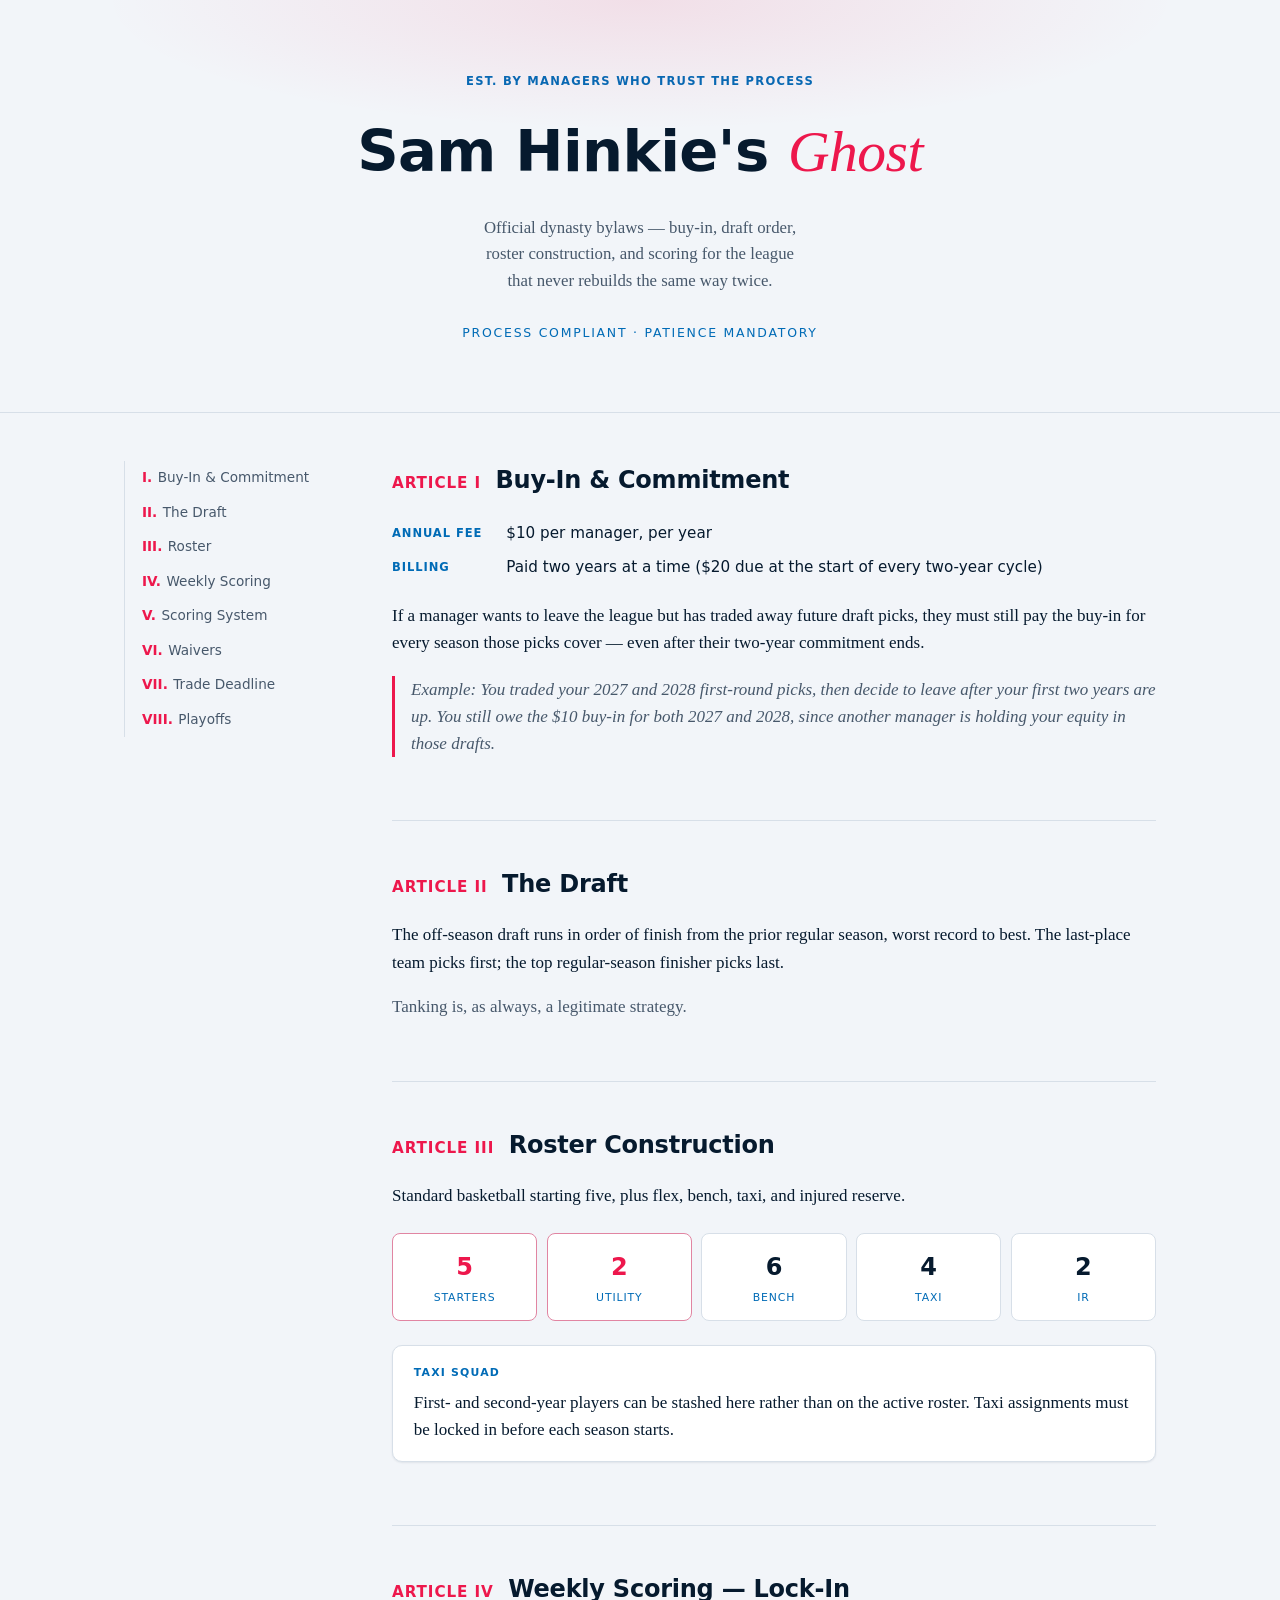
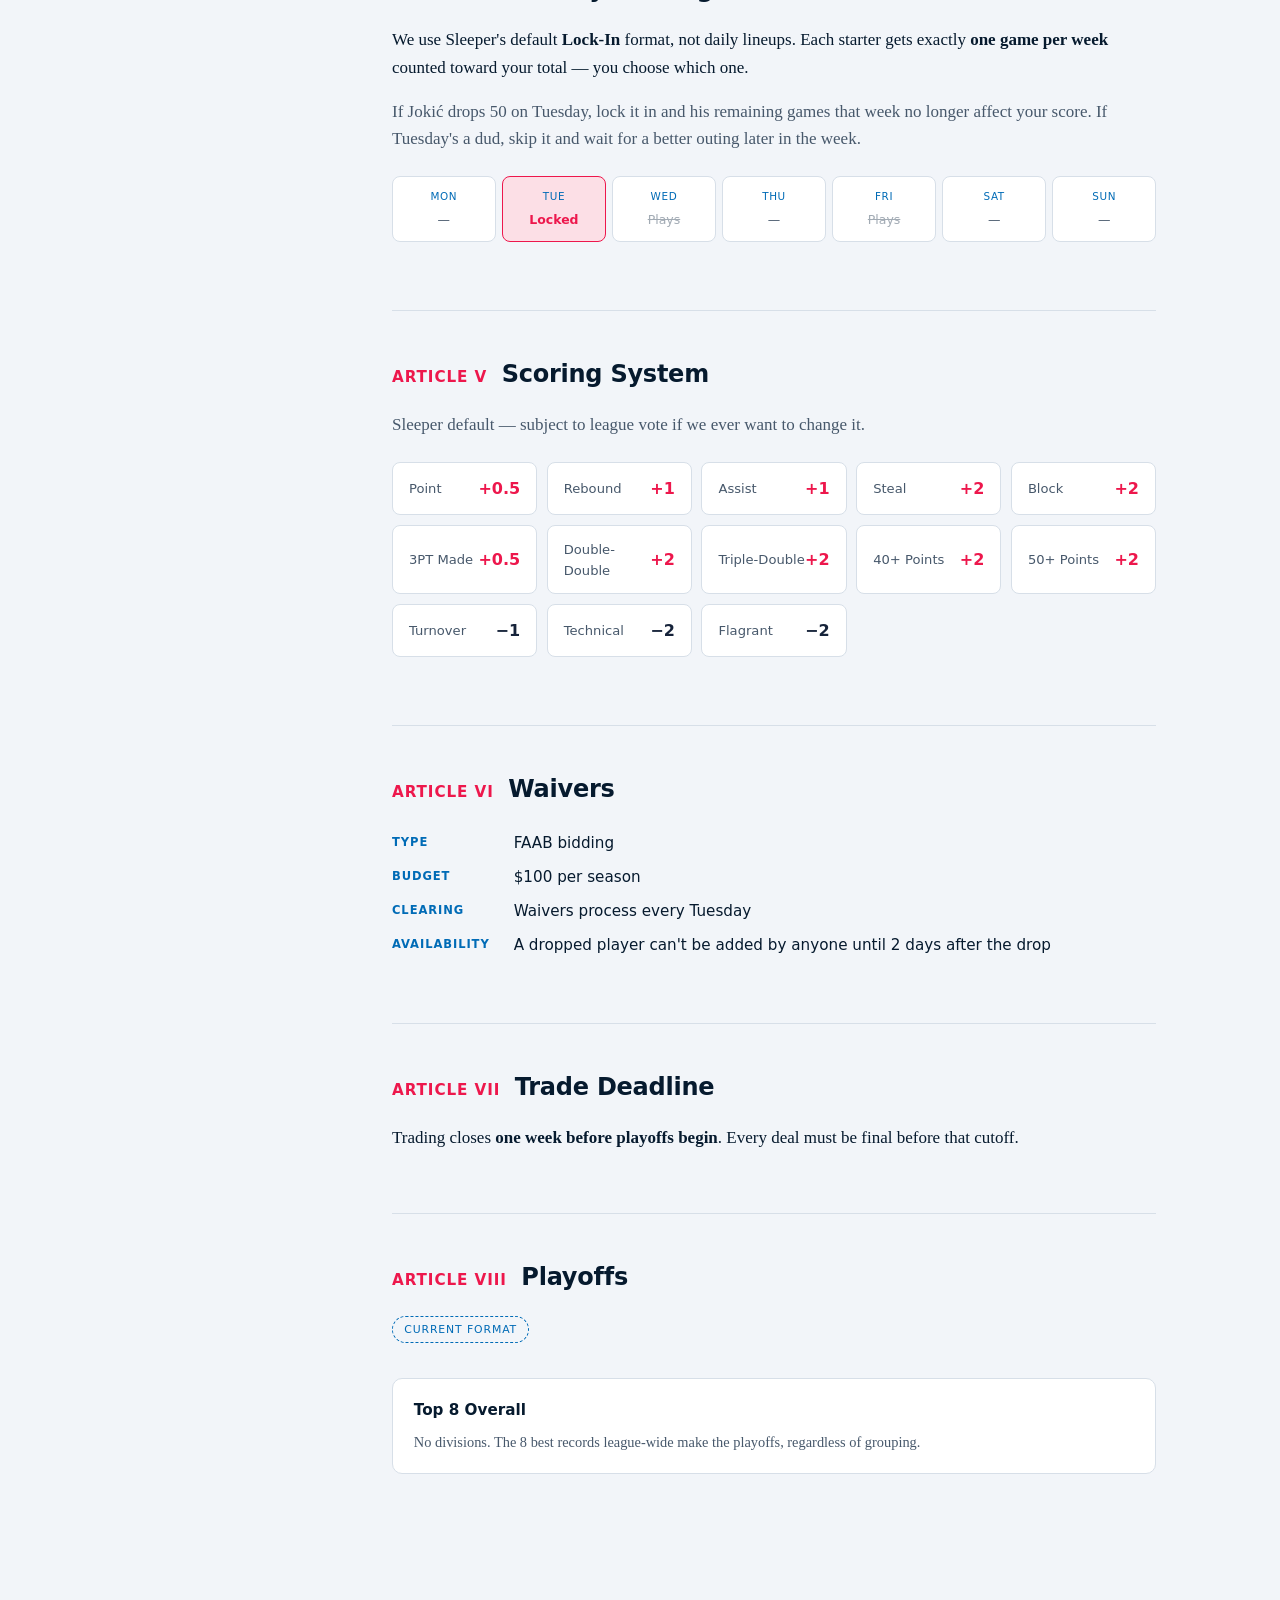
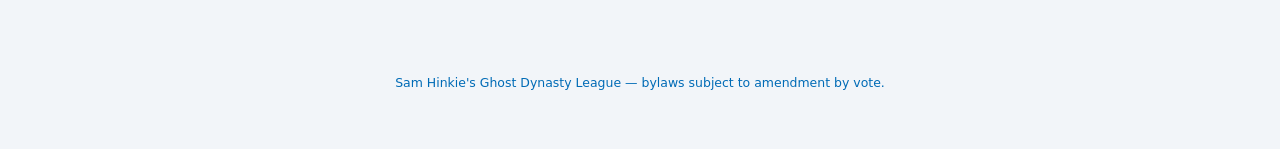
==== index.html @ 04a5f02c "index.html" ====
<!doctype html>
<html lang="en">
  <head>
    <meta charset="UTF-8" />
    <meta name="viewport" content="width=device-width, initial-scale=1.0" />
    <title>Sam Hinkie's Ghost — Dynasty Bylaws</title>
    <style>
      :root {
        --bg: #f2f5f9;
        --bg-raised: #ffffff;
        --ink: #061a2e;
        --ink-soft: #47586b;
        --line: #d7dfe8;
        --accent: #ed174c;
        --accent-ink: #ffffff;
        --ghost: #006bb6;
        --ghost-soft: #e8f1fa;
        --neg: #16233a;
        --shadow: rgba(6, 26, 46, 0.08);
      }

      @media (prefers-color-scheme: dark) {
        :root {
          --bg: #0a1929;
          --bg-raised: #10233a;
          --ink: #eaf1f8;
          --ink-soft: #94a9c0;
          --line: #253850;
          --accent: #ff3d68;
          --accent-ink: #0a1929;
          --ghost: #4da8e0;
          --ghost-soft: #16283d;
          --neg: #6e85a6;
          --shadow: rgba(0, 0, 0, 0.4);
        }
      }
      :root[data-theme="dark"] {
        --bg: #0a1929;
        --bg-raised: #10233a;
        --ink: #eaf1f8;
        --ink-soft: #94a9c0;
        --line: #253850;
        --accent: #ff3d68;
        --accent-ink: #0a1929;
        --ghost: #4da8e0;
        --ghost-soft: #16283d;
        --neg: #6e85a6;
        --shadow: rgba(0, 0, 0, 0.4);
      }
      :root[data-theme="light"] {
        --bg: #f2f5f9;
        --bg-raised: #ffffff;
        --ink: #061a2e;
        --ink-soft: #47586b;
        --line: #d7dfe8;
        --accent: #ed174c;
        --accent-ink: #ffffff;
        --ghost: #006bb6;
        --ghost-soft: #e8f1fa;
        --neg: #16233a;
        --shadow: rgba(6, 26, 46, 0.08);
      }

      * {
        box-sizing: border-box;
      }

      html {
        scroll-behavior: smooth;
      }

      body {
        margin: 0;
        background: var(--bg);
        color: var(--ink);
        font-family:
          "Iowan Old Style", "Palatino Linotype", Palatino, Georgia,
          "Times New Roman", serif;
        font-size: 17px;
        line-height: 1.6;
        -webkit-font-smoothing: antialiased;
      }

      .label {
        font-family:
          ui-sans-serif,
          system-ui,
          -apple-system,
          "Segoe UI",
          sans-serif;
        text-transform: uppercase;
        letter-spacing: 0.11em;
        font-weight: 700;
      }

      a {
        color: inherit;
      }
      a:focus-visible,
      button:focus-visible,
      summary:focus-visible {
        outline: 2px solid var(--accent);
        outline-offset: 3px;
      }

      /* ---------- Header ---------- */

      header.hero {
        padding: 4.5rem 1.5rem 3.5rem;
        text-align: center;
        border-bottom: 1px solid var(--line);
        position: relative;
        overflow: hidden;
      }

      header.hero::before {
        content: "";
        position: absolute;
        inset: 0;
        background: radial-gradient(
          ellipse 60% 45% at 50% 0%,
          color-mix(in srgb, var(--accent) 10%, transparent),
          transparent 70%
        );
        pointer-events: none;
      }

      .eyebrow {
        font-size: 0.72rem;
        color: var(--ghost);
        margin: 0 0 1rem;
      }

      h1.title {
        font-family:
          ui-sans-serif,
          system-ui,
          -apple-system,
          "Segoe UI",
          sans-serif;
        font-weight: 800;
        font-size: clamp(2.2rem, 6vw, 3.6rem);
        letter-spacing: -0.01em;
        margin: 0;
        text-wrap: balance;
        position: relative;
      }

      .title .ghost-word {
        color: var(--accent);
        font-style: italic;
        font-family: "Iowan Old Style", Palatino, Georgia, serif;
        font-weight: 400;
      }

      .subtitle {
        margin: 1rem auto 0;
        max-width: 40ch;
        color: var(--ink-soft);
        font-size: 1.05rem;
      }

      .tagline {
        margin-top: 1.75rem;
        font-family: ui-sans-serif, system-ui, sans-serif;
        font-size: 0.78rem;
        letter-spacing: 0.14em;
        text-transform: uppercase;
        color: var(--ghost);
      }

      /* ---------- Layout ---------- */

      .layout {
        max-width: 1080px;
        margin: 0 auto;
        display: grid;
        grid-template-columns: 220px minmax(0, 1fr);
        gap: 3rem;
        padding: 3rem 1.5rem 6rem;
      }

      nav.toc {
        position: sticky;
        top: 2rem;
        align-self: start;
        font-family: ui-sans-serif, system-ui, sans-serif;
      }

      nav.toc ol {
        list-style: none;
        margin: 0;
        padding: 0;
        border-left: 1px solid var(--line);
      }

      nav.toc li a {
        display: block;
        padding: 0.4rem 0 0.4rem 1rem;
        margin-left: -1px;
        border-left: 2px solid transparent;
        text-decoration: none;
        font-size: 0.85rem;
        color: var(--ink-soft);
        transition:
          color 0.15s ease,
          border-color 0.15s ease;
      }

      nav.toc li a:hover {
        color: var(--ink);
        border-left-color: var(--ghost);
      }

      nav.toc .roman {
        color: var(--accent);
        font-weight: 700;
        margin-right: 0.4em;
      }

      main {
        min-width: 0;
      }

      article.rule {
        padding: 2.75rem 0;
        border-bottom: 1px solid var(--line);
        scroll-margin-top: 2rem;
      }

      article.rule:first-of-type {
        padding-top: 0;
      }
      article.rule:last-of-type {
        border-bottom: none;
      }

      .rule-head {
        display: flex;
        align-items: baseline;
        gap: 0.9rem;
        margin-bottom: 1.1rem;
      }

      .rule-num {
        font-family: ui-sans-serif, system-ui, sans-serif;
        font-weight: 800;
        color: var(--accent);
        font-size: 0.95rem;
        letter-spacing: 0.06em;
      }

      h2 {
        font-family:
          ui-sans-serif,
          system-ui,
          -apple-system,
          sans-serif;
        font-weight: 800;
        font-size: 1.5rem;
        margin: 0;
        letter-spacing: -0.01em;
      }

      .rule p {
        color: var(--ink);
      }
      .rule p.soft {
        color: var(--ink-soft);
      }

      .callout {
        background: var(--bg-raised);
        border: 1px solid var(--line);
        border-radius: 10px;
        padding: 1.1rem 1.3rem;
        margin: 1.2rem 0;
        box-shadow: 0 1px 2px var(--shadow);
      }

      .callout .label {
        display: block;
        font-size: 0.68rem;
        color: var(--ghost);
        margin-bottom: 0.5rem;
      }

      .example {
        border-left: 3px solid var(--accent);
        padding-left: 1rem;
        color: var(--ink-soft);
        font-style: italic;
        margin: 1.2rem 0;
      }

      /* ---------- Fact rows ---------- */

      dl.facts {
        display: grid;
        grid-template-columns: auto 1fr;
        gap: 0.6rem 1.5rem;
        margin: 1.4rem 0;
        padding: 0;
        font-family: ui-sans-serif, system-ui, sans-serif;
        font-size: 0.95rem;
      }

      dl.facts dt {
        color: var(--ghost);
        font-weight: 700;
        text-transform: uppercase;
        letter-spacing: 0.08em;
        font-size: 0.72rem;
        white-space: nowrap;
        padding-top: 0.15rem;
      }

      dl.facts dd {
        margin: 0;
        color: var(--ink);
      }

      /* ---------- Roster grid ---------- */

      .roster {
        display: grid;
        grid-template-columns: repeat(auto-fit, minmax(90px, 1fr));
        gap: 0.6rem;
        margin: 1.5rem 0;
      }

      .slot {
        background: var(--bg-raised);
        border: 1px solid var(--line);
        border-radius: 8px;
        padding: 0.85rem 0.6rem;
        text-align: center;
        font-family: ui-sans-serif, system-ui, sans-serif;
      }

      .slot .count {
        display: block;
        font-size: 1.5rem;
        font-weight: 800;
        font-variant-numeric: tabular-nums;
        color: var(--ink);
      }

      .slot .name {
        display: block;
        font-size: 0.68rem;
        text-transform: uppercase;
        letter-spacing: 0.08em;
        color: var(--ghost);
        margin-top: 0.2rem;
      }

      .slot.accent {
        border-color: color-mix(in srgb, var(--accent) 45%, var(--line));
      }
      .slot.accent .count {
        color: var(--accent);
      }

      /* ---------- Lock-in diagram ---------- */

      .week-strip {
        display: flex;
        gap: 0.4rem;
        margin: 1.5rem 0;
        font-family: ui-sans-serif, system-ui, sans-serif;
      }

      .day {
        flex: 1;
        text-align: center;
        padding: 0.7rem 0.2rem;
        border-radius: 8px;
        border: 1px solid var(--line);
        background: var(--bg-raised);
      }

      .day .d {
        display: block;
        font-size: 0.65rem;
        text-transform: uppercase;
        letter-spacing: 0.06em;
        color: var(--ghost);
      }

      .day .g {
        display: block;
        font-size: 0.78rem;
        margin-top: 0.3rem;
        color: var(--ink-soft);
      }

      .day.locked {
        background: color-mix(in srgb, var(--accent) 14%, var(--bg-raised));
        border-color: var(--accent);
      }

      .day.locked .g {
        color: var(--accent);
        font-weight: 700;
      }

      .day.skip .g {
        text-decoration: line-through;
        opacity: 0.5;
      }

      /* ---------- Scoring grid ---------- */

      .scoring {
        display: grid;
        grid-template-columns: repeat(auto-fill, minmax(140px, 1fr));
        gap: 0.6rem;
        margin: 1.5rem 0;
      }

      .stat {
        background: var(--bg-raised);
        border: 1px solid var(--line);
        border-radius: 8px;
        padding: 0.8rem 1rem;
        display: flex;
        justify-content: space-between;
        align-items: center;
        font-family: ui-sans-serif, system-ui, sans-serif;
      }

      .stat .name {
        font-size: 0.82rem;
        color: var(--ink-soft);
      }

      .stat .val {
        font-weight: 800;
        font-variant-numeric: tabular-nums;
        font-size: 1rem;
        color: var(--ink);
      }

      .stat.pos .val {
        color: var(--accent);
      }
      .stat.neg .val {
        color: var(--neg);
      }

      /* ---------- Playoff format cards ---------- */

      .decision-flag {
        display: inline-flex;
        align-items: center;
        gap: 0.4rem;
        font-family: ui-sans-serif, system-ui, sans-serif;
        font-size: 0.68rem;
        text-transform: uppercase;
        letter-spacing: 0.08em;
        color: var(--ghost);
        border: 1px dashed var(--ghost);
        border-radius: 999px;
        padding: 0.25rem 0.7rem;
        margin-bottom: 1rem;
      }

      .formats {
        display: grid;
        grid-template-columns: repeat(auto-fit, minmax(230px, 1fr));
        gap: 1rem;
        margin: 1.2rem 0;
      }

      .format-card {
        background: var(--bg-raised);
        border: 1px solid var(--line);
        border-radius: 10px;
        padding: 1.2rem 1.3rem;
      }

      .format-card h3 {
        font-family: ui-sans-serif, system-ui, sans-serif;
        font-size: 0.95rem;
        margin: 0 0 0.5rem;
      }

      .format-card p {
        margin: 0;
        font-size: 0.9rem;
        color: var(--ink-soft);
      }

      /* ---------- Footer ---------- */

      footer {
        text-align: center;
        padding: 2.5rem 1.5rem 3.5rem;
        font-family: ui-sans-serif, system-ui, sans-serif;
        font-size: 0.78rem;
        color: var(--ghost);
      }

      /* ---------- Responsive ---------- */

      @media (max-width: 860px) {
        .layout {
          grid-template-columns: 1fr;
          gap: 1.5rem;
        }
        nav.toc {
          position: static;
          overflow-x: auto;
          padding-bottom: 0.5rem;
        }
        nav.toc ol {
          display: flex;
          border-left: none;
          border-bottom: 1px solid var(--line);
          gap: 0.25rem;
          white-space: nowrap;
        }
        nav.toc li a {
          border-left: none;
          border-bottom: 2px solid transparent;
          padding: 0.4rem 0.7rem;
        }
        nav.toc li a:hover {
          border-bottom-color: var(--ghost);
        }
        dl.facts {
          grid-template-columns: 1fr;
        }
        dl.facts dt {
          margin-top: 0.4rem;
        }
      }

      @media (prefers-reduced-motion: reduce) {
        html {
          scroll-behavior: auto;
        }
      }
    </style>
  </head>
  <body>
    <header class="hero">
      <p class="eyebrow label">Est. by managers who trust the process</p>
      <h1 class="title">Sam Hinkie's <span class="ghost-word">Ghost</span></h1>
      <p class="subtitle">
        Official dynasty bylaws — buy-in, draft order, roster construction, and
        scoring for the league that never rebuilds the same way twice.
      </p>
      <p class="tagline">Process compliant · patience mandatory</p>
    </header>

    <div class="layout">
      <nav class="toc" aria-label="Table of contents">
        <ol>
          <li>
            <a href="#buyin"
              ><span class="roman">I.</span>Buy-In &amp; Commitment</a
            >
          </li>
          <li>
            <a href="#draft"><span class="roman">II.</span>The Draft</a>
          </li>
          <li>
            <a href="#roster"><span class="roman">III.</span>Roster</a>
          </li>
          <li>
            <a href="#lockin"><span class="roman">IV.</span>Weekly Scoring</a>
          </li>
          <li>
            <a href="#points"><span class="roman">V.</span>Scoring System</a>
          </li>
          <li>
            <a href="#waivers"><span class="roman">VI.</span>Waivers</a>
          </li>
          <li>
            <a href="#deadline"
              ><span class="roman">VII.</span>Trade Deadline</a
            >
          </li>
          <li>
            <a href="#playoffs"><span class="roman">VIII.</span>Playoffs</a>
          </li>
        </ol>
      </nav>

      <main>
        <article class="rule" id="buyin">
          <div class="rule-head">
            <span class="rule-num">ARTICLE I</span>
            <h2>Buy-In &amp; Commitment</h2>
          </div>

          <dl class="facts">
            <dt>Annual Fee</dt>
            <dd>$10 per manager, per year</dd>
            <dt>Billing</dt>
            <dd>
              Paid two years at a time ($20 due at the start of every two-year
              cycle)
            </dd>
          </dl>

          <p>
            If a manager wants to leave the league but has traded away future
            draft picks, they must still pay the buy-in for every season those
            picks cover — even after their two-year commitment ends.
          </p>

          <div class="example">
            Example: You traded your 2027 and 2028 first-round picks, then
            decide to leave after your first two years are up. You still owe the
            $10 buy-in for both 2027 and 2028, since another manager is holding
            your equity in those drafts.
          </div>
        </article>

        <article class="rule" id="draft">
          <div class="rule-head">
            <span class="rule-num">ARTICLE II</span>
            <h2>The Draft</h2>
          </div>
          <p>
            The off-season draft runs in order of finish from the prior regular
            season, worst record to best. The last-place team picks first; the
            top regular-season finisher picks last.
          </p>
          <p class="soft">Tanking is, as always, a legitimate strategy.</p>
        </article>

        <article class="rule" id="roster">
          <div class="rule-head">
            <span class="rule-num">ARTICLE III</span>
            <h2>Roster Construction</h2>
          </div>
          <p>
            Standard basketball starting five, plus flex, bench, taxi, and
            injured reserve.
          </p>

          <div class="roster">
            <div class="slot accent">
              <span class="count">5</span><span class="name">Starters</span>
            </div>
            <div class="slot accent">
              <span class="count">2</span><span class="name">Utility</span>
            </div>
            <div class="slot">
              <span class="count">6</span><span class="name">Bench</span>
            </div>
            <div class="slot">
              <span class="count">4</span><span class="name">Taxi</span>
            </div>
            <div class="slot">
              <span class="count">2</span><span class="name">IR</span>
            </div>
          </div>

          <div class="callout">
            <span class="label">Taxi squad</span>
            First- and second-year players can be stashed here rather than on
            the active roster. Taxi assignments must be locked in before each
            season starts.
          </div>
        </article>

        <article class="rule" id="lockin">
          <div class="rule-head">
            <span class="rule-num">ARTICLE IV</span>
            <h2>Weekly Scoring — Lock-In</h2>
          </div>
          <p>
            We use Sleeper's default <strong>Lock-In</strong> format, not daily
            lineups. Each starter gets exactly
            <strong>one game per week</strong> counted toward your total — you
            choose which one.
          </p>

          <p class="soft">
            If Jokić drops 50 on Tuesday, lock it in and his remaining games
            that week no longer affect your score. If Tuesday's a dud, skip it
            and wait for a better outing later in the week.
          </p>

          <div class="week-strip">
            <div class="day">
              <span class="d">Mon</span><span class="g">—</span>
            </div>
            <div class="day locked">
              <span class="d">Tue</span><span class="g">Locked</span>
            </div>
            <div class="day skip">
              <span class="d">Wed</span><span class="g">Plays</span>
            </div>
            <div class="day">
              <span class="d">Thu</span><span class="g">—</span>
            </div>
            <div class="day skip">
              <span class="d">Fri</span><span class="g">Plays</span>
            </div>
            <div class="day">
              <span class="d">Sat</span><span class="g">—</span>
            </div>
            <div class="day">
              <span class="d">Sun</span><span class="g">—</span>
            </div>
          </div>
        </article>

        <article class="rule" id="points">
          <div class="rule-head">
            <span class="rule-num">ARTICLE V</span>
            <h2>Scoring System</h2>
          </div>
          <p class="soft">
            Sleeper default — subject to league vote if we ever want to change
            it.
          </p>

          <div class="scoring">
            <div class="stat pos">
              <span class="name">Point</span><span class="val">+0.5</span>
            </div>
            <div class="stat pos">
              <span class="name">Rebound</span><span class="val">+1</span>
            </div>
            <div class="stat pos">
              <span class="name">Assist</span><span class="val">+1</span>
            </div>
            <div class="stat pos">
              <span class="name">Steal</span><span class="val">+2</span>
            </div>
            <div class="stat pos">
              <span class="name">Block</span><span class="val">+2</span>
            </div>
            <div class="stat pos">
              <span class="name">3PT Made</span><span class="val">+0.5</span>
            </div>
            <div class="stat pos">
              <span class="name">Double-Double</span><span class="val">+2</span>
            </div>
            <div class="stat pos">
              <span class="name">Triple-Double</span><span class="val">+2</span>
            </div>
            <div class="stat pos">
              <span class="name">40+ Points</span><span class="val">+2</span>
            </div>
            <div class="stat pos">
              <span class="name">50+ Points</span><span class="val">+2</span>
            </div>
            <div class="stat neg">
              <span class="name">Turnover</span><span class="val">−1</span>
            </div>
            <div class="stat neg">
              <span class="name">Technical</span><span class="val">−2</span>
            </div>
            <div class="stat neg">
              <span class="name">Flagrant</span><span class="val">−2</span>
            </div>
          </div>
        </article>

        <article class="rule" id="waivers">
          <div class="rule-head">
            <span class="rule-num">ARTICLE VI</span>
            <h2>Waivers</h2>
          </div>
          <dl class="facts">
            <dt>Type</dt>
            <dd>FAAB bidding</dd>
            <dt>Budget</dt>
            <dd>$100 per season</dd>
            <dt>Clearing</dt>
            <dd>Waivers process every Tuesday</dd>
            <dt>Availability</dt>
            <dd>
              A dropped player can't be added by anyone until 2 days after the
              drop
            </dd>
          </dl>
        </article>

        <article class="rule" id="deadline">
          <div class="rule-head">
            <span class="rule-num">ARTICLE VII</span>
            <h2>Trade Deadline</h2>
          </div>
          <p>
            Trading closes <strong>one week before playoffs begin</strong>.
            Every deal must be final before that cutoff.
          </p>
        </article>

        <article class="rule" id="playoffs">
          <div class="rule-head">
            <span class="rule-num">ARTICLE VIII</span>
            <h2>Playoffs</h2>
          </div>

          <span class="decision-flag">Current Format</span>

          <div class="formats">
            <div class="format-card">
              <h3>Top 8 Overall</h3>
              <p>
                No divisions. The 8 best records league-wide make the playoffs,
                regardless of grouping.
              </p>
            </div>
          </div>
        </article>
      </main>
    </div>

    <footer>
      Sam Hinkie's Ghost Dynasty League — bylaws subject to amendment by vote.
    </footer>
  </body>
</html>
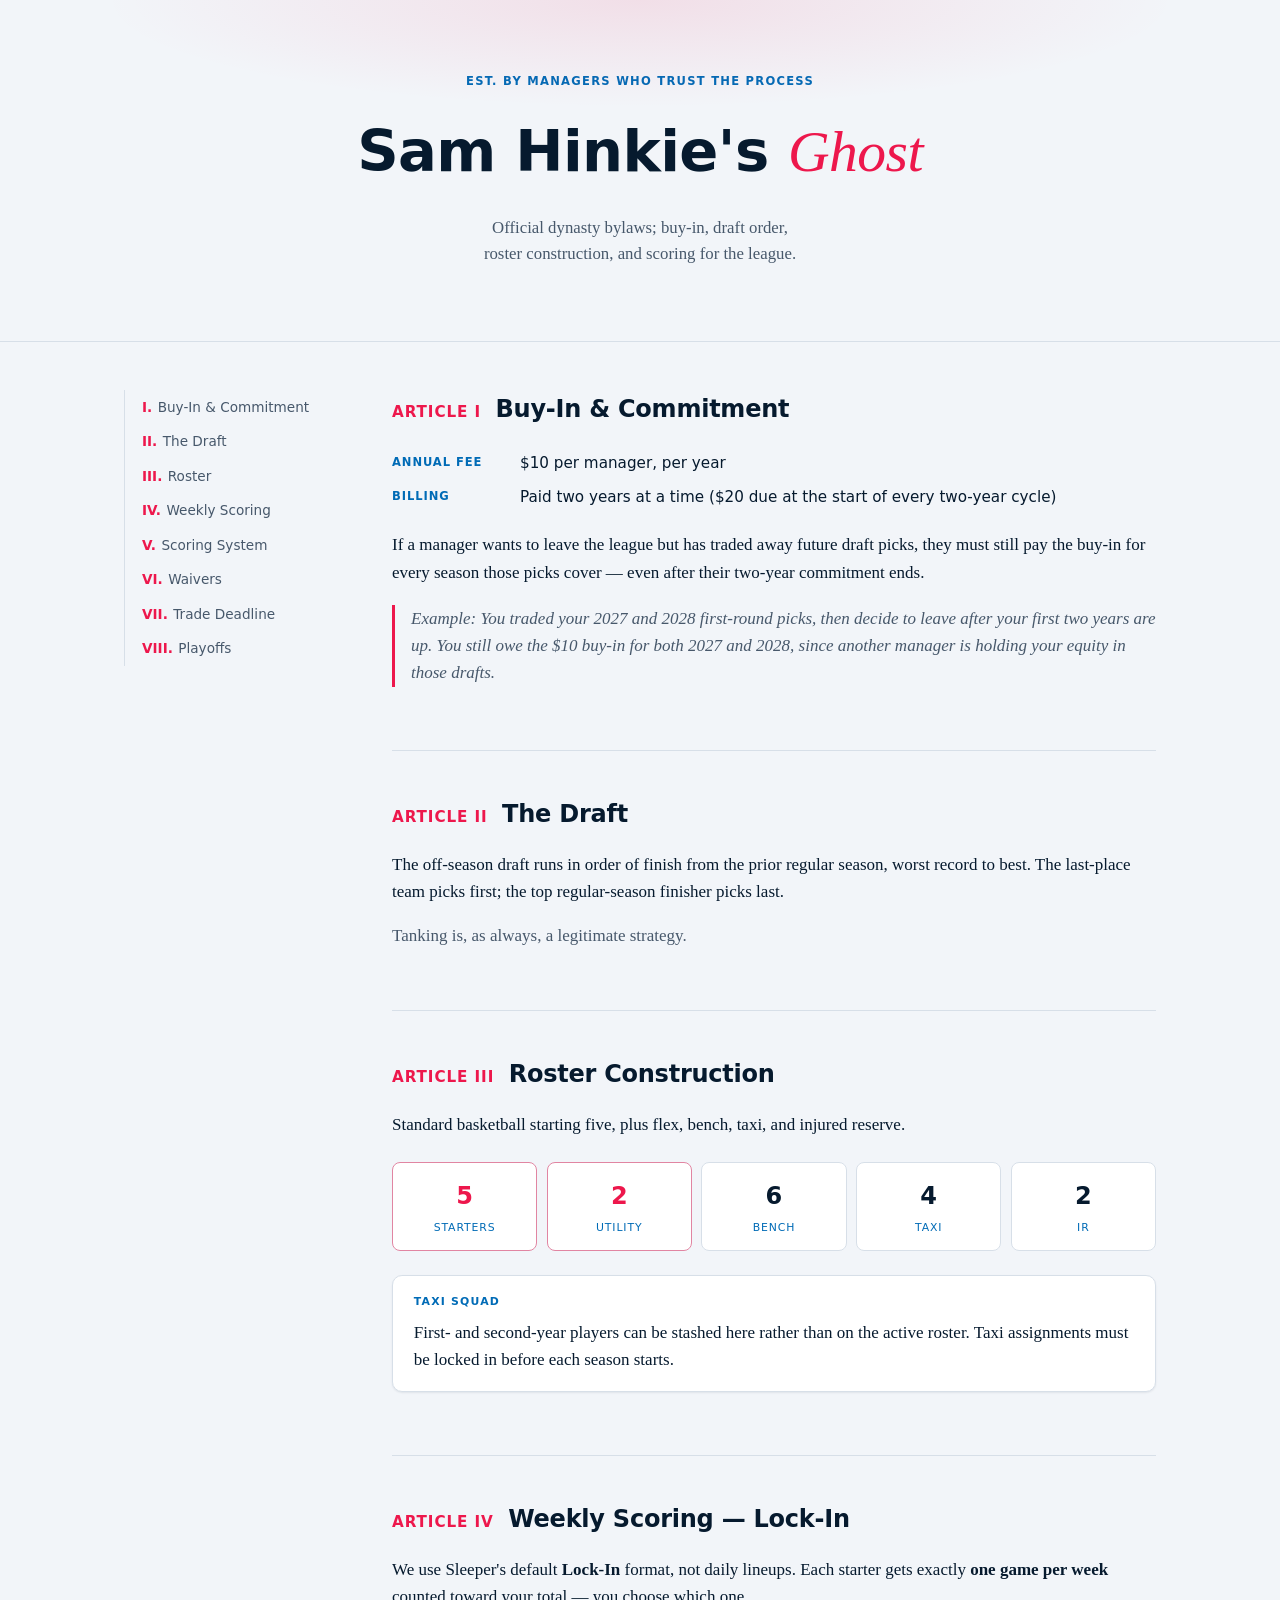
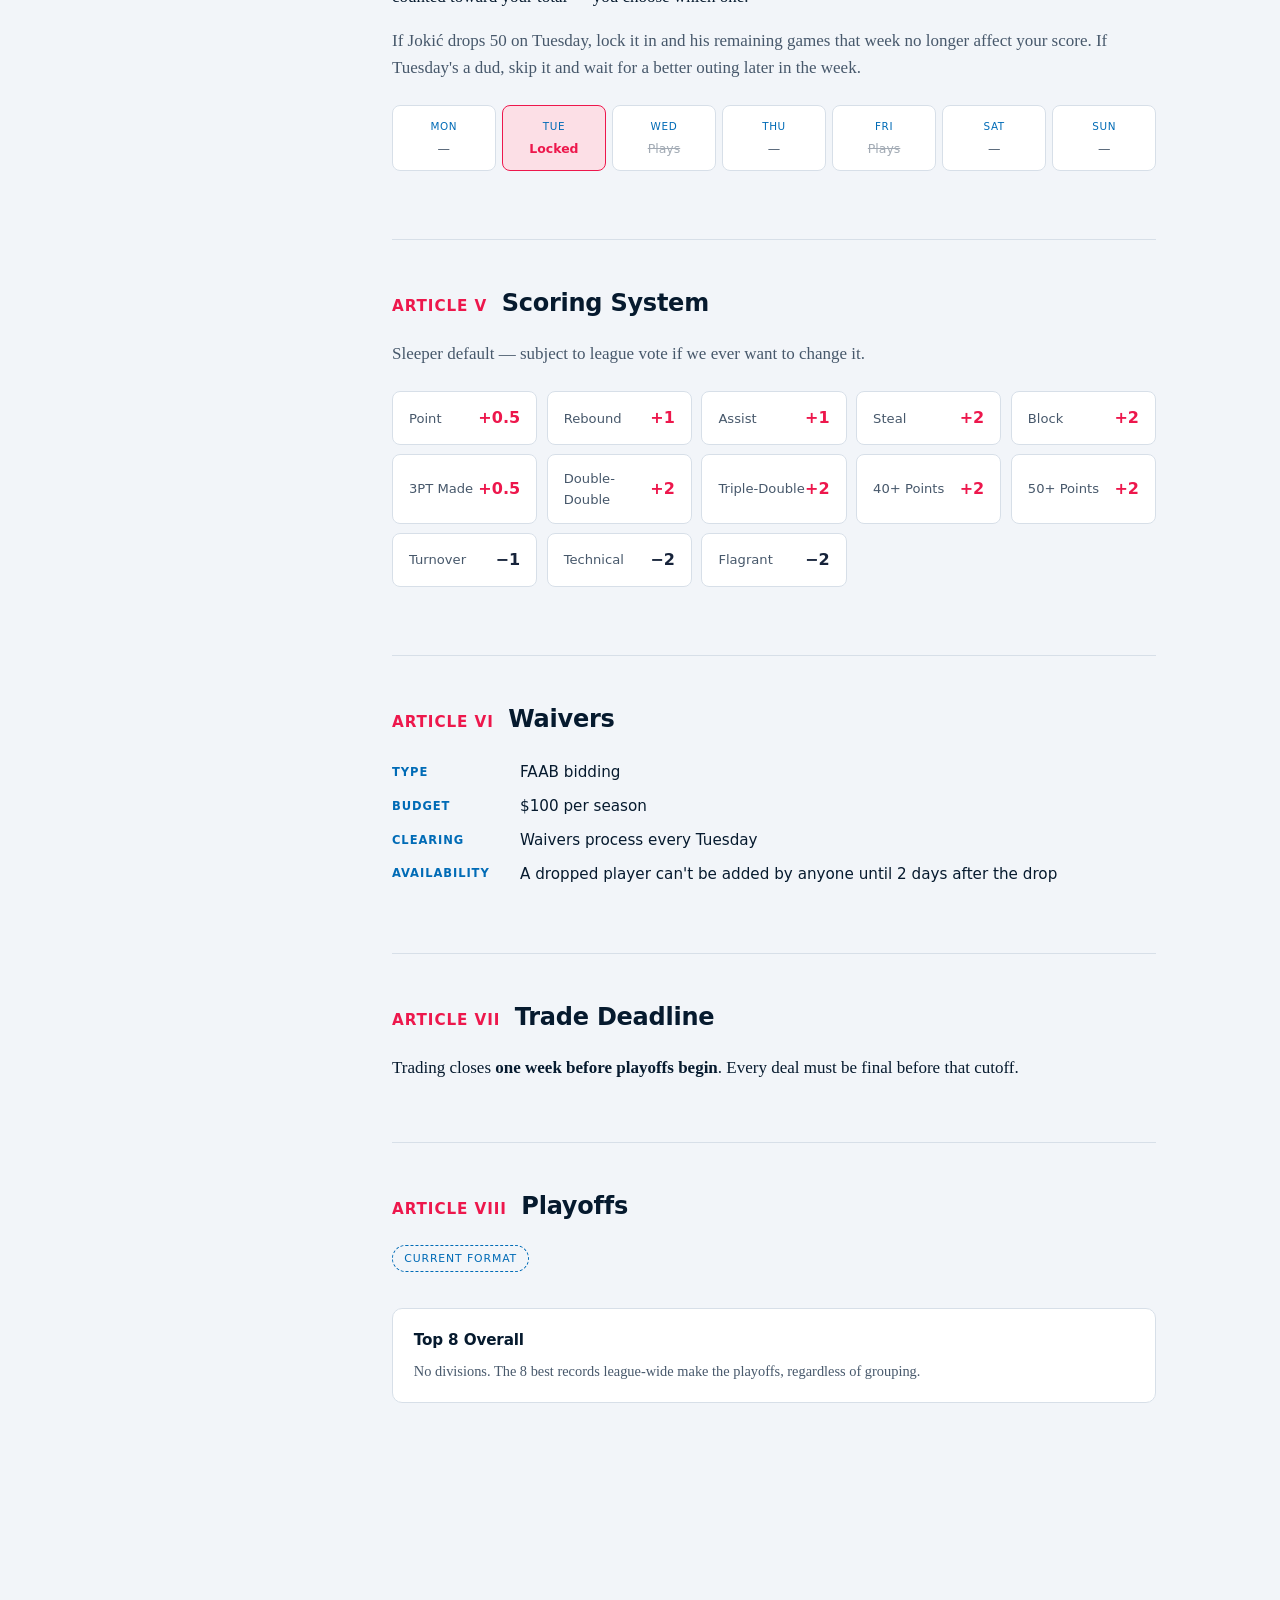
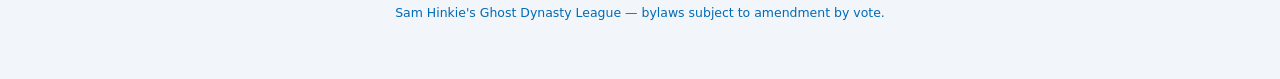
==== commit 1c1c5df9: "updating rules site" ====
--- a/index.html
+++ b/index.html
@@ -3,556 +3,20 @@
   <head>
     <meta charset="UTF-8" />
     <meta name="viewport" content="width=device-width, initial-scale=1.0" />
-    <title>Sam Hinkie's Ghost — Dynasty Bylaws</title>
-    <style>
-      :root {
-        --bg: #f2f5f9;
-        --bg-raised: #ffffff;
-        --ink: #061a2e;
-        --ink-soft: #47586b;
-        --line: #d7dfe8;
-        --accent: #ed174c;
-        --accent-ink: #ffffff;
-        --ghost: #006bb6;
-        --ghost-soft: #e8f1fa;
-        --neg: #16233a;
-        --shadow: rgba(6, 26, 46, 0.08);
-      }
-
-      @media (prefers-color-scheme: dark) {
-        :root {
-          --bg: #0a1929;
-          --bg-raised: #10233a;
-          --ink: #eaf1f8;
-          --ink-soft: #94a9c0;
-          --line: #253850;
-          --accent: #ff3d68;
-          --accent-ink: #0a1929;
-          --ghost: #4da8e0;
-          --ghost-soft: #16283d;
-          --neg: #6e85a6;
-          --shadow: rgba(0, 0, 0, 0.4);
-        }
-      }
-      :root[data-theme="dark"] {
-        --bg: #0a1929;
-        --bg-raised: #10233a;
-        --ink: #eaf1f8;
-        --ink-soft: #94a9c0;
-        --line: #253850;
-        --accent: #ff3d68;
-        --accent-ink: #0a1929;
-        --ghost: #4da8e0;
-        --ghost-soft: #16283d;
-        --neg: #6e85a6;
-        --shadow: rgba(0, 0, 0, 0.4);
-      }
-      :root[data-theme="light"] {
-        --bg: #f2f5f9;
-        --bg-raised: #ffffff;
-        --ink: #061a2e;
-        --ink-soft: #47586b;
-        --line: #d7dfe8;
-        --accent: #ed174c;
-        --accent-ink: #ffffff;
-        --ghost: #006bb6;
-        --ghost-soft: #e8f1fa;
-        --neg: #16233a;
-        --shadow: rgba(6, 26, 46, 0.08);
-      }
-
-      * {
-        box-sizing: border-box;
-      }
-
-      html {
-        scroll-behavior: smooth;
-      }
-
-      body {
-        margin: 0;
-        background: var(--bg);
-        color: var(--ink);
-        font-family:
-          "Iowan Old Style", "Palatino Linotype", Palatino, Georgia,
-          "Times New Roman", serif;
-        font-size: 17px;
-        line-height: 1.6;
-        -webkit-font-smoothing: antialiased;
-      }
-
-      .label {
-        font-family:
-          ui-sans-serif,
-          system-ui,
-          -apple-system,
-          "Segoe UI",
-          sans-serif;
-        text-transform: uppercase;
-        letter-spacing: 0.11em;
-        font-weight: 700;
-      }
-
-      a {
-        color: inherit;
-      }
-      a:focus-visible,
-      button:focus-visible,
-      summary:focus-visible {
-        outline: 2px solid var(--accent);
-        outline-offset: 3px;
-      }
-
-      /* ---------- Header ---------- */
-
-      header.hero {
-        padding: 4.5rem 1.5rem 3.5rem;
-        text-align: center;
-        border-bottom: 1px solid var(--line);
-        position: relative;
-        overflow: hidden;
-      }
-
-      header.hero::before {
-        content: "";
-        position: absolute;
-        inset: 0;
-        background: radial-gradient(
-          ellipse 60% 45% at 50% 0%,
-          color-mix(in srgb, var(--accent) 10%, transparent),
-          transparent 70%
-        );
-        pointer-events: none;
-      }
-
-      .eyebrow {
-        font-size: 0.72rem;
-        color: var(--ghost);
-        margin: 0 0 1rem;
-      }
-
-      h1.title {
-        font-family:
-          ui-sans-serif,
-          system-ui,
-          -apple-system,
-          "Segoe UI",
-          sans-serif;
-        font-weight: 800;
-        font-size: clamp(2.2rem, 6vw, 3.6rem);
-        letter-spacing: -0.01em;
-        margin: 0;
-        text-wrap: balance;
-        position: relative;
-      }
-
-      .title .ghost-word {
-        color: var(--accent);
-        font-style: italic;
-        font-family: "Iowan Old Style", Palatino, Georgia, serif;
-        font-weight: 400;
-      }
-
-      .subtitle {
-        margin: 1rem auto 0;
-        max-width: 40ch;
-        color: var(--ink-soft);
-        font-size: 1.05rem;
-      }
-
-      .tagline {
-        margin-top: 1.75rem;
-        font-family: ui-sans-serif, system-ui, sans-serif;
-        font-size: 0.78rem;
-        letter-spacing: 0.14em;
-        text-transform: uppercase;
-        color: var(--ghost);
-      }
-
-      /* ---------- Layout ---------- */
-
-      .layout {
-        max-width: 1080px;
-        margin: 0 auto;
-        display: grid;
-        grid-template-columns: 220px minmax(0, 1fr);
-        gap: 3rem;
-        padding: 3rem 1.5rem 6rem;
-      }
-
-      nav.toc {
-        position: sticky;
-        top: 2rem;
-        align-self: start;
-        font-family: ui-sans-serif, system-ui, sans-serif;
-      }
-
-      nav.toc ol {
-        list-style: none;
-        margin: 0;
-        padding: 0;
-        border-left: 1px solid var(--line);
-      }
-
-      nav.toc li a {
-        display: block;
-        padding: 0.4rem 0 0.4rem 1rem;
-        margin-left: -1px;
-        border-left: 2px solid transparent;
-        text-decoration: none;
-        font-size: 0.85rem;
-        color: var(--ink-soft);
-        transition:
-          color 0.15s ease,
-          border-color 0.15s ease;
-      }
-
-      nav.toc li a:hover {
-        color: var(--ink);
-        border-left-color: var(--ghost);
-      }
-
-      nav.toc .roman {
-        color: var(--accent);
-        font-weight: 700;
-        margin-right: 0.4em;
-      }
-
-      main {
-        min-width: 0;
-      }
-
-      article.rule {
-        padding: 2.75rem 0;
-        border-bottom: 1px solid var(--line);
-        scroll-margin-top: 2rem;
-      }
-
-      article.rule:first-of-type {
-        padding-top: 0;
-      }
-      article.rule:last-of-type {
-        border-bottom: none;
-      }
-
-      .rule-head {
-        display: flex;
-        align-items: baseline;
-        gap: 0.9rem;
-        margin-bottom: 1.1rem;
-      }
-
-      .rule-num {
-        font-family: ui-sans-serif, system-ui, sans-serif;
-        font-weight: 800;
-        color: var(--accent);
-        font-size: 0.95rem;
-        letter-spacing: 0.06em;
-      }
-
-      h2 {
-        font-family:
-          ui-sans-serif,
-          system-ui,
-          -apple-system,
-          sans-serif;
-        font-weight: 800;
-        font-size: 1.5rem;
-        margin: 0;
-        letter-spacing: -0.01em;
-      }
-
-      .rule p {
-        color: var(--ink);
-      }
-      .rule p.soft {
-        color: var(--ink-soft);
-      }
-
-      .callout {
-        background: var(--bg-raised);
-        border: 1px solid var(--line);
-        border-radius: 10px;
-        padding: 1.1rem 1.3rem;
-        margin: 1.2rem 0;
-        box-shadow: 0 1px 2px var(--shadow);
-      }
-
-      .callout .label {
-        display: block;
-        font-size: 0.68rem;
-        color: var(--ghost);
-        margin-bottom: 0.5rem;
-      }
-
-      .example {
-        border-left: 3px solid var(--accent);
-        padding-left: 1rem;
-        color: var(--ink-soft);
-        font-style: italic;
-        margin: 1.2rem 0;
-      }
-
-      /* ---------- Fact rows ---------- */
-
-      dl.facts {
-        display: grid;
-        grid-template-columns: auto 1fr;
-        gap: 0.6rem 1.5rem;
-        margin: 1.4rem 0;
-        padding: 0;
-        font-family: ui-sans-serif, system-ui, sans-serif;
-        font-size: 0.95rem;
-      }
-
-      dl.facts dt {
-        color: var(--ghost);
-        font-weight: 700;
-        text-transform: uppercase;
-        letter-spacing: 0.08em;
-        font-size: 0.72rem;
-        white-space: nowrap;
-        padding-top: 0.15rem;
-      }
-
-      dl.facts dd {
-        margin: 0;
-        color: var(--ink);
-      }
-
-      /* ---------- Roster grid ---------- */
-
-      .roster {
-        display: grid;
-        grid-template-columns: repeat(auto-fit, minmax(90px, 1fr));
-        gap: 0.6rem;
-        margin: 1.5rem 0;
-      }
-
-      .slot {
-        background: var(--bg-raised);
-        border: 1px solid var(--line);
-        border-radius: 8px;
-        padding: 0.85rem 0.6rem;
-        text-align: center;
-        font-family: ui-sans-serif, system-ui, sans-serif;
-      }
-
-      .slot .count {
-        display: block;
-        font-size: 1.5rem;
-        font-weight: 800;
-        font-variant-numeric: tabular-nums;
-        color: var(--ink);
-      }
-
-      .slot .name {
-        display: block;
-        font-size: 0.68rem;
-        text-transform: uppercase;
-        letter-spacing: 0.08em;
-        color: var(--ghost);
-        margin-top: 0.2rem;
-      }
-
-      .slot.accent {
-        border-color: color-mix(in srgb, var(--accent) 45%, var(--line));
-      }
-      .slot.accent .count {
-        color: var(--accent);
-      }
-
-      /* ---------- Lock-in diagram ---------- */
-
-      .week-strip {
-        display: flex;
-        gap: 0.4rem;
-        margin: 1.5rem 0;
-        font-family: ui-sans-serif, system-ui, sans-serif;
-      }
-
-      .day {
-        flex: 1;
-        text-align: center;
-        padding: 0.7rem 0.2rem;
-        border-radius: 8px;
-        border: 1px solid var(--line);
-        background: var(--bg-raised);
-      }
-
-      .day .d {
-        display: block;
-        font-size: 0.65rem;
-        text-transform: uppercase;
-        letter-spacing: 0.06em;
-        color: var(--ghost);
-      }
-
-      .day .g {
-        display: block;
-        font-size: 0.78rem;
-        margin-top: 0.3rem;
-        color: var(--ink-soft);
-      }
-
-      .day.locked {
-        background: color-mix(in srgb, var(--accent) 14%, var(--bg-raised));
-        border-color: var(--accent);
-      }
-
-      .day.locked .g {
-        color: var(--accent);
-        font-weight: 700;
-      }
-
-      .day.skip .g {
-        text-decoration: line-through;
-        opacity: 0.5;
-      }
-
-      /* ---------- Scoring grid ---------- */
-
-      .scoring {
-        display: grid;
-        grid-template-columns: repeat(auto-fill, minmax(140px, 1fr));
-        gap: 0.6rem;
-        margin: 1.5rem 0;
-      }
-
-      .stat {
-        background: var(--bg-raised);
-        border: 1px solid var(--line);
-        border-radius: 8px;
-        padding: 0.8rem 1rem;
-        display: flex;
-        justify-content: space-between;
-        align-items: center;
-        font-family: ui-sans-serif, system-ui, sans-serif;
-      }
-
-      .stat .name {
-        font-size: 0.82rem;
-        color: var(--ink-soft);
-      }
-
-      .stat .val {
-        font-weight: 800;
-        font-variant-numeric: tabular-nums;
-        font-size: 1rem;
-        color: var(--ink);
-      }
-
-      .stat.pos .val {
-        color: var(--accent);
-      }
-      .stat.neg .val {
-        color: var(--neg);
-      }
-
-      /* ---------- Playoff format cards ---------- */
-
-      .decision-flag {
-        display: inline-flex;
-        align-items: center;
-        gap: 0.4rem;
-        font-family: ui-sans-serif, system-ui, sans-serif;
-        font-size: 0.68rem;
-        text-transform: uppercase;
-        letter-spacing: 0.08em;
-        color: var(--ghost);
-        border: 1px dashed var(--ghost);
-        border-radius: 999px;
-        padding: 0.25rem 0.7rem;
-        margin-bottom: 1rem;
-      }
-
-      .formats {
-        display: grid;
-        grid-template-columns: repeat(auto-fit, minmax(230px, 1fr));
-        gap: 1rem;
-        margin: 1.2rem 0;
-      }
-
-      .format-card {
-        background: var(--bg-raised);
-        border: 1px solid var(--line);
-        border-radius: 10px;
-        padding: 1.2rem 1.3rem;
-      }
-
-      .format-card h3 {
-        font-family: ui-sans-serif, system-ui, sans-serif;
-        font-size: 0.95rem;
-        margin: 0 0 0.5rem;
-      }
-
-      .format-card p {
-        margin: 0;
-        font-size: 0.9rem;
-        color: var(--ink-soft);
-      }
-
-      /* ---------- Footer ---------- */
-
-      footer {
-        text-align: center;
-        padding: 2.5rem 1.5rem 3.5rem;
-        font-family: ui-sans-serif, system-ui, sans-serif;
-        font-size: 0.78rem;
-        color: var(--ghost);
-      }
-
-      /* ---------- Responsive ---------- */
-
-      @media (max-width: 860px) {
-        .layout {
-          grid-template-columns: 1fr;
-          gap: 1.5rem;
-        }
-        nav.toc {
-          position: static;
-          overflow-x: auto;
-          padding-bottom: 0.5rem;
-        }
-        nav.toc ol {
-          display: flex;
-          border-left: none;
-          border-bottom: 1px solid var(--line);
-          gap: 0.25rem;
-          white-space: nowrap;
-        }
-        nav.toc li a {
-          border-left: none;
-          border-bottom: 2px solid transparent;
-          padding: 0.4rem 0.7rem;
-        }
-        nav.toc li a:hover {
-          border-bottom-color: var(--ghost);
-        }
-        dl.facts {
-          grid-template-columns: 1fr;
-        }
-        dl.facts dt {
-          margin-top: 0.4rem;
-        }
-      }
-
-      @media (prefers-reduced-motion: reduce) {
-        html {
-          scroll-behavior: auto;
-        }
-      }
-    </style>
+    <title>Sam Hinkie's Ghost. Dynasty Basketball Bylaws</title>
+    <link rel="stylesheet" href="styles/tokens.css" />
+    <link rel="stylesheet" href="styles/base.css" />
+    <link rel="stylesheet" href="styles/layout.css" />
+    <link rel="stylesheet" href="styles/components.css" />
   </head>
   <body>
     <header class="hero">
       <p class="eyebrow label">Est. by managers who trust the process</p>
       <h1 class="title">Sam Hinkie's <span class="ghost-word">Ghost</span></h1>
       <p class="subtitle">
-        Official dynasty bylaws — buy-in, draft order, roster construction, and
-        scoring for the league that never rebuilds the same way twice.
+        Official dynasty bylaws; buy-in, draft order, roster construction, and
+        scoring for the league.
       </p>
-      <p class="tagline">Process compliant · patience mandatory</p>
     </header>
 
     <div class="layout">
--- a/styles/tokens.css
+++ b/styles/tokens.css
@@ -0,0 +1,43 @@
+/* Design tokens — colors, typography, spacing, radii. */
+
+:root {
+  color-scheme: light dark;
+
+  /* Palette — light value first, dark value second. */
+  --bg: light-dark(#f2f5f9, #0a1929);
+  --bg-raised: light-dark(#ffffff, #10233a);
+  --ink: light-dark(#061a2e, #eaf1f8);
+  --ink-soft: light-dark(#47586b, #94a9c0);
+  --line: light-dark(#d7dfe8, #253850);
+  --accent: light-dark(#ed174c, #ff3d68);
+  --accent-ink: light-dark(#ffffff, #0a1929);
+  --ghost: light-dark(#006bb6, #4da8e0);
+  --ghost-soft: light-dark(#e8f1fa, #16283d);
+  --neg: light-dark(#16233a, #6e85a6);
+  --shadow: light-dark(rgb(6 26 46 / 0.08), rgb(0 0 0 / 0.4));
+
+  /* Typography */
+  --font-body:
+    "Iowan Old Style", "Palatino Linotype", Palatino, Georgia,
+    "Times New Roman", serif;
+  --font-ui: ui-sans-serif, system-ui, -apple-system, "Segoe UI", sans-serif;
+  --text-micro: 0.68rem;
+  --text-small: 0.85rem;
+  --text-base: 1.0625rem;
+
+  /* Spacing & shape */
+  --gutter: 1.5rem;
+  --measure: 67.5rem;
+  --radius-sm: 0.5rem;
+  --radius-md: 0.625rem;
+  --radius-pill: 999px;
+}
+
+/* Explicit theme choice overrides the OS preference. */
+:root[data-theme="light"] {
+  color-scheme: light;
+}
+
+:root[data-theme="dark"] {
+  color-scheme: dark;
+}
--- a/styles/base.css
+++ b/styles/base.css
@@ -0,0 +1,58 @@
+/* Element defaults and shared utilities. */
+
+*,
+*::before,
+*::after {
+  box-sizing: border-box;
+}
+
+html {
+  scroll-behavior: smooth;
+}
+
+body {
+  margin: 0;
+  background: var(--bg);
+  color: var(--ink);
+  font-family: var(--font-body);
+  font-size: var(--text-base);
+  line-height: 1.6;
+  -webkit-font-smoothing: antialiased;
+}
+
+h1,
+h2,
+h3 {
+  font-family: var(--font-ui);
+  letter-spacing: -0.01em;
+  margin: 0;
+}
+
+a {
+  color: inherit;
+}
+
+:is(a, button, summary):focus-visible {
+  outline: 2px solid var(--accent);
+  outline-offset: 3px;
+}
+
+.label {
+  font-family: var(--font-ui);
+  text-transform: uppercase;
+  letter-spacing: 0.11em;
+  font-weight: 700;
+}
+
+@media (prefers-reduced-motion: reduce) {
+  html {
+    scroll-behavior: auto;
+  }
+
+  *,
+  *::before,
+  *::after {
+    animation-duration: 0.01ms !important;
+    transition-duration: 0.01ms !important;
+  }
+}
--- a/styles/layout.css
+++ b/styles/layout.css
@@ -0,0 +1,201 @@
+/* Page frame: hero, sidebar + article column, footer. Mobile-first, Flexbox only. */
+
+.hero {
+  position: relative;
+  overflow: hidden;
+  padding-block: 4.5rem 3.5rem;
+  padding-inline: var(--gutter);
+  text-align: center;
+  border-block-end: 1px solid var(--line);
+
+  &::before {
+    content: "";
+    position: absolute;
+    inset: 0;
+    pointer-events: none;
+    background: radial-gradient(
+      ellipse 60% 45% at 50% 0%,
+      color-mix(in srgb, var(--accent) 10%, transparent),
+      transparent 70%
+    );
+  }
+
+  .eyebrow {
+    font-size: 0.72rem;
+    color: var(--ghost);
+    margin-block: 0 1rem;
+  }
+
+  .title {
+    position: relative;
+    font-weight: 800;
+    font-size: clamp(2.2rem, 6vw, 3.6rem);
+    text-wrap: balance;
+
+    .ghost-word {
+      color: var(--accent);
+      font-family: var(--font-body);
+      font-style: italic;
+      font-weight: 400;
+    }
+  }
+
+  .subtitle {
+    margin-block-start: 1rem;
+    margin-inline: auto;
+    max-inline-size: 40ch;
+    color: var(--ink-soft);
+    font-size: 1.05rem;
+  }
+
+  .tagline {
+    margin-block-start: 1.75rem;
+    font-family: var(--font-ui);
+    font-size: 0.78rem;
+    letter-spacing: 0.14em;
+    text-transform: uppercase;
+    color: var(--ghost);
+  }
+}
+
+.layout {
+  display: flex;
+  flex-direction: column;
+  gap: var(--gutter);
+  max-inline-size: var(--measure);
+  margin-inline: auto;
+  padding-block: 3rem 6rem;
+  padding-inline: var(--gutter);
+
+  @media (min-width: 54rem) {
+    flex-direction: row;
+    gap: 3rem;
+  }
+}
+
+/* Horizontal scroller on small screens, sticky rail from 54rem up. */
+.toc {
+  font-family: var(--font-ui);
+  overflow-x: auto;
+  padding-block-end: 0.5rem;
+
+  ol {
+    display: flex;
+    gap: 0.25rem;
+    list-style: none;
+    margin: 0;
+    padding: 0;
+    white-space: nowrap;
+    border-block-end: 1px solid var(--line);
+  }
+
+  a {
+    display: block;
+    padding-block: 0.4rem;
+    padding-inline: 0.7rem;
+    text-decoration: none;
+    font-size: var(--text-small);
+    color: var(--ink-soft);
+    border-block-end: 2px solid transparent;
+    transition:
+      color 0.15s ease,
+      border-color 0.15s ease;
+
+    &:hover {
+      color: var(--ink);
+      border-block-end-color: var(--ghost);
+    }
+  }
+
+  .roman {
+    color: var(--accent);
+    font-weight: 700;
+    margin-inline-end: 0.4em;
+  }
+
+  @media (min-width: 54rem) {
+    flex: 0 0 13.75rem;
+    position: sticky;
+    inset-block-start: 2rem;
+    align-self: start;
+    overflow: visible;
+    padding-block-end: 0;
+
+    ol {
+      flex-direction: column;
+      gap: 0;
+      white-space: normal;
+      border-block-end: none;
+      border-inline-start: 1px solid var(--line);
+    }
+
+    a {
+      padding-inline: 1rem 0;
+      margin-inline-start: -1px;
+      border-block-end: none;
+      border-inline-start: 2px solid transparent;
+
+      &:hover {
+        border-inline-start-color: var(--ghost);
+      }
+    }
+  }
+}
+
+/* Named container so article components size to this column, not the viewport. */
+main {
+  flex: 1 1 auto;
+  min-inline-size: 0;
+  container: content / inline-size;
+}
+
+.rule {
+  padding-block: 2.75rem;
+  border-block-end: 1px solid var(--line);
+  scroll-margin-block-start: 2rem;
+
+  &:first-of-type {
+    padding-block-start: 0;
+  }
+
+  &:last-of-type {
+    border-block-end: none;
+  }
+
+  p {
+    color: var(--ink);
+
+    &.soft {
+      color: var(--ink-soft);
+    }
+  }
+}
+
+.rule-head {
+  display: flex;
+  align-items: baseline;
+  gap: 0.9rem;
+  margin-block-end: 1.1rem;
+
+  h2 {
+    font-weight: 800;
+    font-size: 1.5rem;
+  }
+}
+
+.rule-num {
+  font-family: var(--font-ui);
+  font-weight: 800;
+  font-size: 0.95rem;
+  letter-spacing: 0.06em;
+  color: var(--accent);
+}
+
+footer {
+  text-align: center;
+  padding-block: 2.5rem 3.5rem;
+  padding-inline: var(--gutter);
+  font-family: var(--font-ui);
+  font-size: 0.78rem;
+  color: var(--ghost);
+}
--- a/styles/components.css
+++ b/styles/components.css
@@ -0,0 +1,283 @@
+/* Reusable blocks inside an article: callouts, fact lists, cards, diagrams. */
+
+.callout {
+  background: var(--bg-raised);
+  border: 1px solid var(--line);
+  border-radius: var(--radius-md);
+  padding-block: 1.1rem;
+  padding-inline: 1.3rem;
+  margin-block: 1.2rem;
+  box-shadow: 0 1px 2px var(--shadow);
+
+  .label {
+    display: block;
+    font-size: var(--text-micro);
+    color: var(--ghost);
+    margin-block-end: 0.5rem;
+  }
+}
+
+.example {
+  border-inline-start: 3px solid var(--accent);
+  padding-inline-start: 1rem;
+  margin-block: 1.2rem;
+  color: var(--ink-soft);
+  font-style: italic;
+}
+
+/* ---------- Fact rows ---------- */
+
+.facts {
+  display: flex;
+  flex-direction: column;
+  gap: 0.15rem;
+  margin-block: 1.4rem;
+  padding: 0;
+  font-family: var(--font-ui);
+  font-size: 0.95rem;
+
+  dt {
+    color: var(--ghost);
+    font-weight: 700;
+    font-size: 0.72rem;
+    text-transform: uppercase;
+    letter-spacing: 0.08em;
+
+    &:not(:first-of-type) {
+      margin-block-start: 0.75rem;
+    }
+  }
+
+  dd {
+    margin: 0;
+    color: var(--ink);
+  }
+
+  @container content (min-width: 34rem) {
+    flex-direction: row;
+    flex-wrap: wrap;
+    row-gap: 0.6rem;
+    column-gap: 1.5rem;
+
+    dt {
+      flex: 0 0 6.5rem;
+      padding-block-start: 0.15rem;
+      white-space: nowrap;
+
+      &:not(:first-of-type) {
+        margin-block-start: 0;
+      }
+    }
+
+    /* Basis wide enough that the next term is forced onto a new row. */
+    dd {
+      flex: 1 1 calc(100% - 9.5rem);
+    }
+  }
+}
+
+/* ---------- Roster slots ---------- */
+
+.roster {
+  display: flex;
+  flex-wrap: wrap;
+  gap: 0.6rem;
+  margin-block: 1.5rem;
+}
+
+/* Fixed fractional widths keep wrapped slots aligned in columns. */
+.slot {
+  flex: 0 1 calc(100% / 3 - 0.4rem);
+  min-inline-size: 0;
+  background: var(--bg-raised);
+
+  @container content (min-width: 24.5rem) {
+    flex-basis: calc(25% - 0.45rem);
+  }
+
+  @container content (min-width: 30.5rem) {
+    flex-basis: calc(20% - 0.48rem);
+  }
+
+  border: 1px solid var(--line);
+  border-radius: var(--radius-sm);
+  padding-block: 0.85rem;
+  padding-inline: 0.6rem;
+  text-align: center;
+  font-family: var(--font-ui);
+
+  .count {
+    display: block;
+    font-size: 1.5rem;
+    font-weight: 800;
+    font-variant-numeric: tabular-nums;
+    color: var(--ink);
+  }
+
+  .name {
+    display: block;
+    font-size: var(--text-micro);
+    text-transform: uppercase;
+    letter-spacing: 0.08em;
+    color: var(--ghost);
+    margin-block-start: 0.2rem;
+  }
+
+  &.accent {
+    border-color: color-mix(in srgb, var(--accent) 45%, var(--line));
+
+    .count {
+      color: var(--accent);
+    }
+  }
+}
+
+/* ---------- Lock-in week strip ---------- */
+
+.week-strip {
+  display: flex;
+  gap: 0.4rem;
+  margin-block: 1.5rem;
+  font-family: var(--font-ui);
+}
+
+.day {
+  flex: 1;
+  text-align: center;
+  padding-block: 0.7rem;
+  padding-inline: 0.2rem;
+  border: 1px solid var(--line);
+  border-radius: var(--radius-sm);
+  background: var(--bg-raised);
+
+  .d {
+    display: block;
+    font-size: 0.65rem;
+    text-transform: uppercase;
+    letter-spacing: 0.06em;
+    color: var(--ghost);
+  }
+
+  .g {
+    display: block;
+    font-size: 0.78rem;
+    margin-block-start: 0.3rem;
+    color: var(--ink-soft);
+  }
+
+  &.locked {
+    background: color-mix(in srgb, var(--accent) 14%, var(--bg-raised));
+    border-color: var(--accent);
+
+    .g {
+      color: var(--accent);
+      font-weight: 700;
+    }
+  }
+
+  &.skip .g {
+    text-decoration: line-through;
+    opacity: 0.5;
+  }
+}
+
+/* ---------- Scoring tiles ---------- */
+
+.scoring {
+  display: flex;
+  flex-wrap: wrap;
+  gap: 0.6rem;
+  margin-block: 1.5rem;
+}
+
+.stat {
+  flex: 0 1 calc(50% - 0.3rem);
+  min-inline-size: 0;
+  display: flex;
+  justify-content: space-between;
+  align-items: center;
+  background: var(--bg-raised);
+
+  @container content (min-width: 27.5rem) {
+    flex-basis: calc(100% / 3 - 0.4rem);
+  }
+
+  @container content (min-width: 36.8rem) {
+    flex-basis: calc(25% - 0.45rem);
+  }
+
+  @container content (min-width: 46.2rem) {
+    flex-basis: calc(20% - 0.48rem);
+  }
+
+  border: 1px solid var(--line);
+  border-radius: var(--radius-sm);
+  padding-block: 0.8rem;
+  padding-inline: 1rem;
+  font-family: var(--font-ui);
+
+  .name {
+    font-size: 0.82rem;
+    color: var(--ink-soft);
+  }
+
+  .val {
+    font-weight: 800;
+    font-variant-numeric: tabular-nums;
+    font-size: 1rem;
+    color: var(--ink);
+  }
+
+  &.pos .val {
+    color: var(--accent);
+  }
+
+  &.neg .val {
+    color: var(--neg);
+  }
+}
+
+/* ---------- Playoff formats ---------- */
+
+.decision-flag {
+  display: inline-flex;
+  align-items: center;
+  gap: 0.4rem;
+  font-family: var(--font-ui);
+  font-size: var(--text-micro);
+  text-transform: uppercase;
+  letter-spacing: 0.08em;
+  color: var(--ghost);
+  border: 1px dashed var(--ghost);
+  border-radius: var(--radius-pill);
+  padding-block: 0.25rem;
+  padding-inline: 0.7rem;
+  margin-block-end: 1rem;
+}
+
+.formats {
+  display: flex;
+  flex-wrap: wrap;
+  gap: 1rem;
+  margin-block: 1.2rem;
+}
+
+.format-card {
+  flex: 1 1 14.375rem;
+  background: var(--bg-raised);
+  border: 1px solid var(--line);
+  border-radius: var(--radius-md);
+  padding-block: 1.2rem;
+  padding-inline: 1.3rem;
+
+  h3 {
+    font-size: 0.95rem;
+    margin-block-end: 0.5rem;
+  }
+
+  p {
+    margin: 0;
+    font-size: 0.9rem;
+    color: var(--ink-soft);
+  }
+}
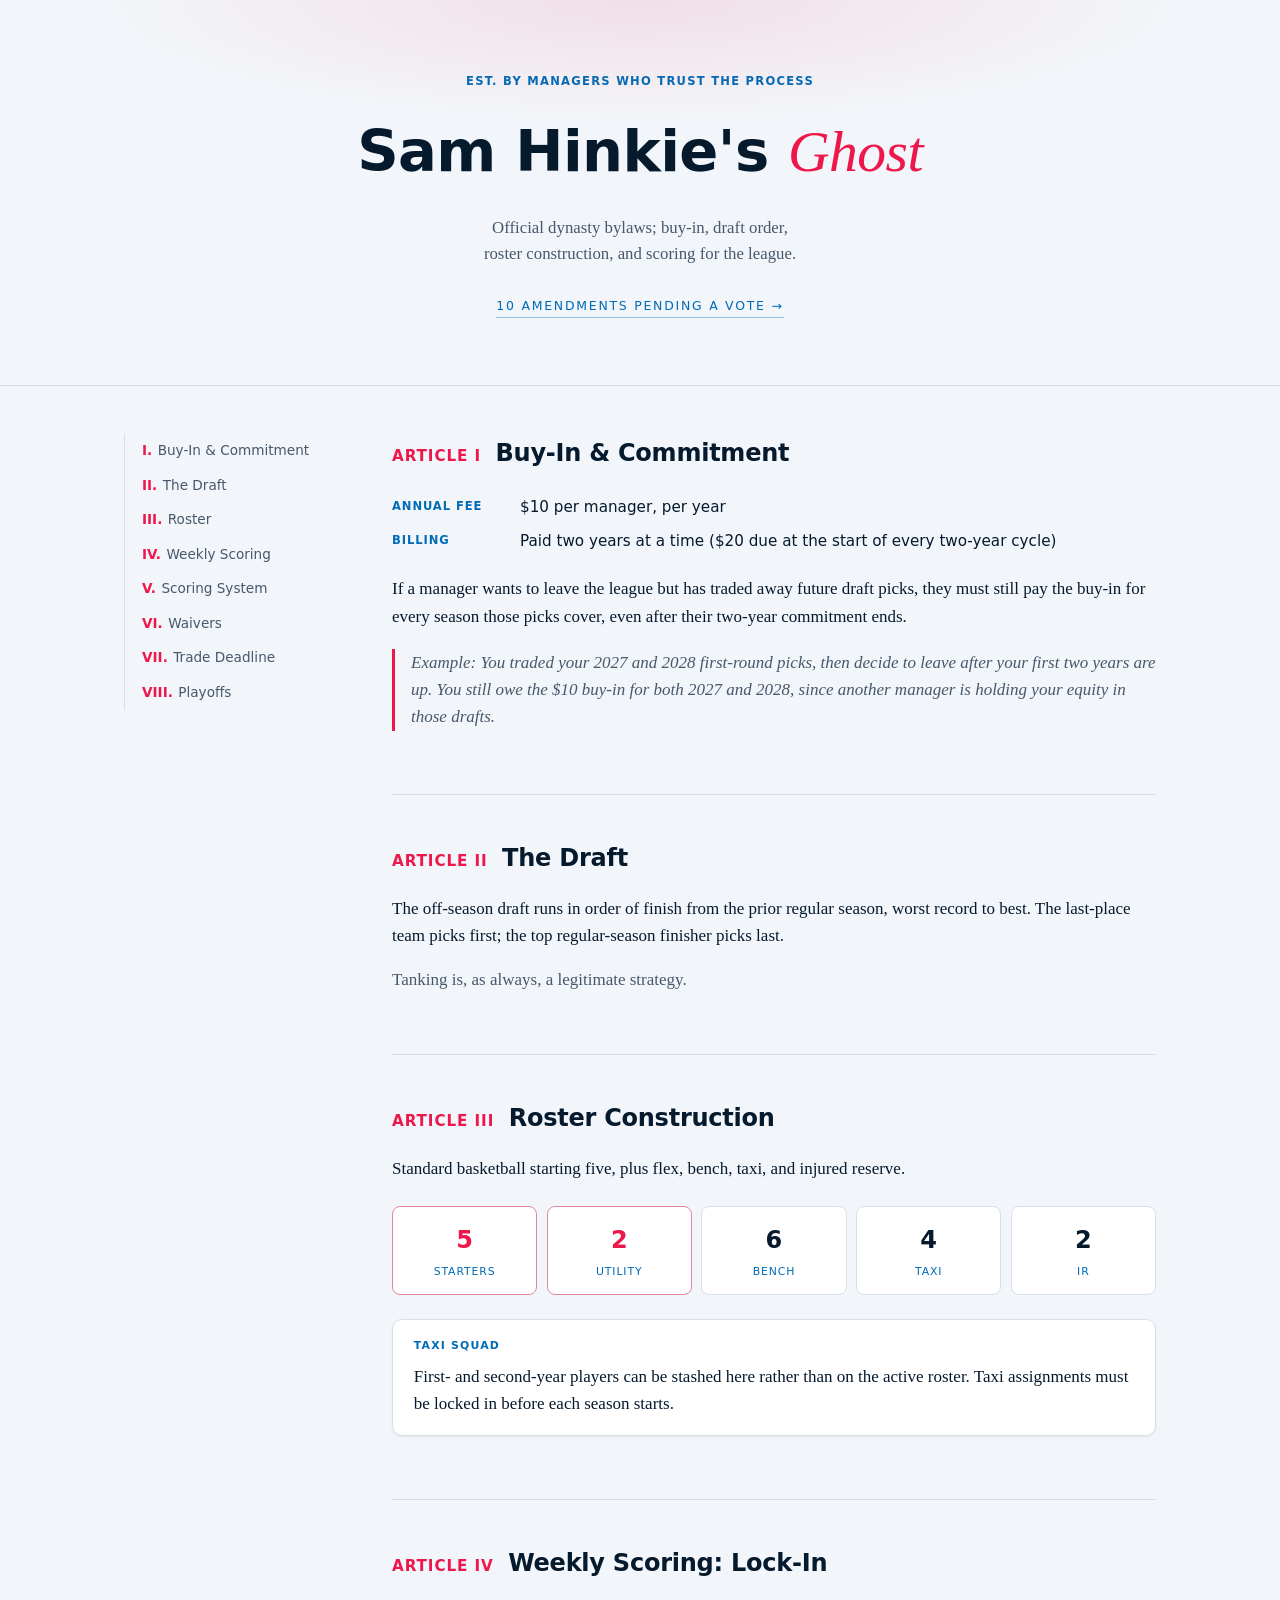
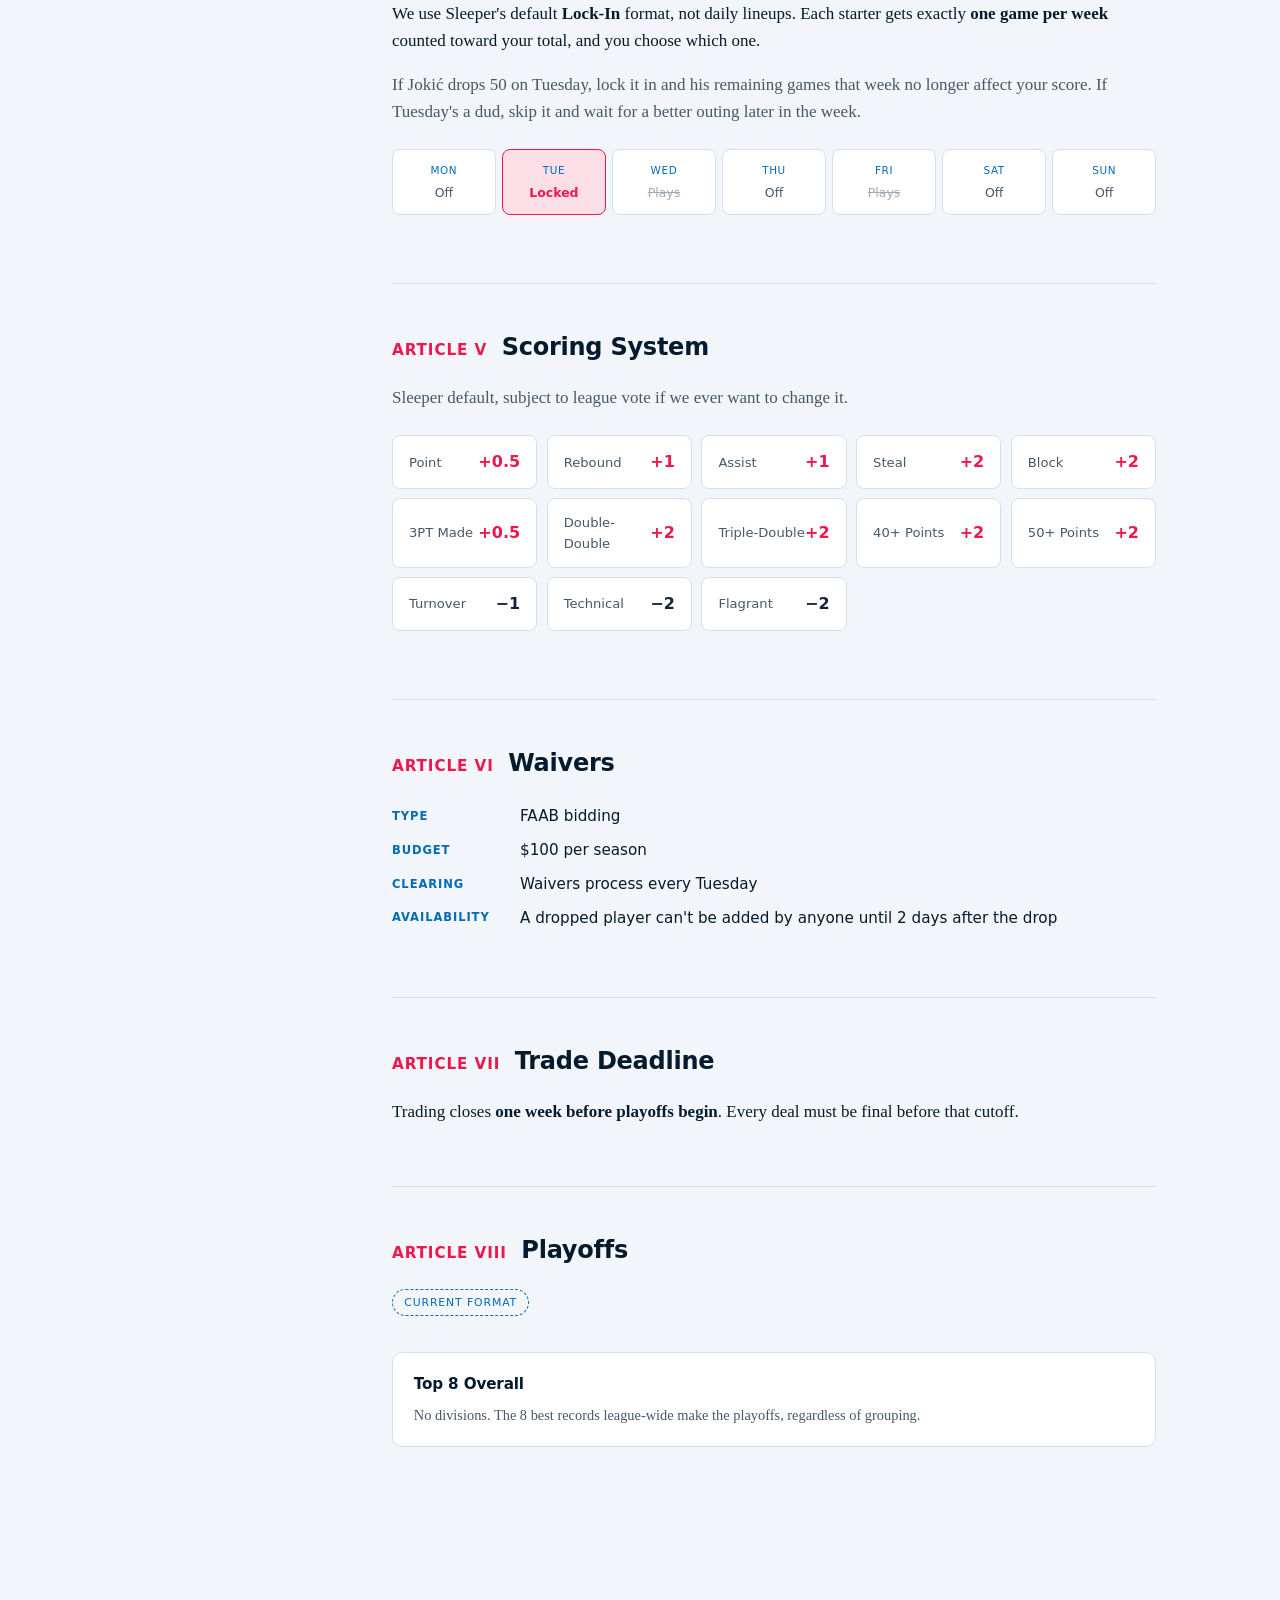
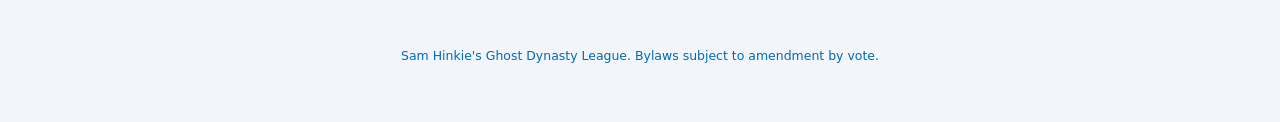
==== commit de4fdcd2: "Pending vote page" ====
--- a/index.html
+++ b/index.html
@@ -17,6 +17,11 @@
         Official dynasty bylaws; buy-in, draft order, roster construction, and
         scoring for the league.
       </p>
+      <p class="tagline">
+        <a class="hero-link" href="/votes"
+          >10 amendments pending a vote →</a
+        >
+      </p>
     </header>
 
     <div class="layout">
@@ -73,7 +78,7 @@
           <p>
             If a manager wants to leave the league but has traded away future
             draft picks, they must still pay the buy-in for every season those
-            picks cover — even after their two-year commitment ends.
+            picks cover, even after their two-year commitment ends.
           </p>
 
           <div class="example">
@@ -136,13 +141,13 @@
         <article class="rule" id="lockin">
           <div class="rule-head">
             <span class="rule-num">ARTICLE IV</span>
-            <h2>Weekly Scoring — Lock-In</h2>
+            <h2>Weekly Scoring: Lock-In</h2>
           </div>
           <p>
             We use Sleeper's default <strong>Lock-In</strong> format, not daily
             lineups. Each starter gets exactly
-            <strong>one game per week</strong> counted toward your total — you
-            choose which one.
+            <strong>one game per week</strong> counted toward your total, and
+            you choose which one.
           </p>
 
           <p class="soft">
@@ -153,7 +158,7 @@
 
           <div class="week-strip">
             <div class="day">
-              <span class="d">Mon</span><span class="g">—</span>
+              <span class="d">Mon</span><span class="g">Off</span>
             </div>
             <div class="day locked">
               <span class="d">Tue</span><span class="g">Locked</span>
@@ -162,16 +167,16 @@
               <span class="d">Wed</span><span class="g">Plays</span>
             </div>
             <div class="day">
-              <span class="d">Thu</span><span class="g">—</span>
+              <span class="d">Thu</span><span class="g">Off</span>
             </div>
             <div class="day skip">
               <span class="d">Fri</span><span class="g">Plays</span>
             </div>
             <div class="day">
-              <span class="d">Sat</span><span class="g">—</span>
-            </div>
-            <div class="day">
-              <span class="d">Sun</span><span class="g">—</span>
+              <span class="d">Sat</span><span class="g">Off</span>
+            </div>
+            <div class="day">
+              <span class="d">Sun</span><span class="g">Off</span>
             </div>
           </div>
         </article>
@@ -182,7 +187,7 @@
             <h2>Scoring System</h2>
           </div>
           <p class="soft">
-            Sleeper default — subject to league vote if we ever want to change
+            Sleeper default, subject to league vote if we ever want to change
             it.
           </p>
 
@@ -282,7 +287,7 @@
     </div>
 
     <footer>
-      Sam Hinkie's Ghost Dynasty League — bylaws subject to amendment by vote.
+      Sam Hinkie's Ghost Dynasty League. Bylaws subject to amendment by vote.
     </footer>
   </body>
 </html>
--- a/styles/tokens.css
+++ b/styles/tokens.css
@@ -1,9 +1,9 @@
-/* Design tokens — colors, typography, spacing, radii. */
+/* Design tokens: colors, typography, spacing, radii. */
 
 :root {
   color-scheme: light dark;
 
-  /* Palette — light value first, dark value second. */
+  /* Palette: light value first, dark value second. */
   --bg: light-dark(#f2f5f9, #0a1929);
   --bg-raised: light-dark(#ffffff, #10233a);
   --ink: light-dark(#061a2e, #eaf1f8);
--- a/styles/layout.css
+++ b/styles/layout.css
@@ -55,6 +55,19 @@
     letter-spacing: 0.14em;
     text-transform: uppercase;
     color: var(--ghost);
+  }
+
+  .hero-link {
+    text-decoration: none;
+    border-block-end: 1px solid
+      color-mix(in srgb, currentColor 40%, transparent);
+    padding-block-end: 0.2rem;
+    transition: color 0.15s ease, border-color 0.15s ease;
+
+    &:hover {
+      color: var(--accent);
+      border-block-end-color: currentColor;
+    }
   }
 }
 
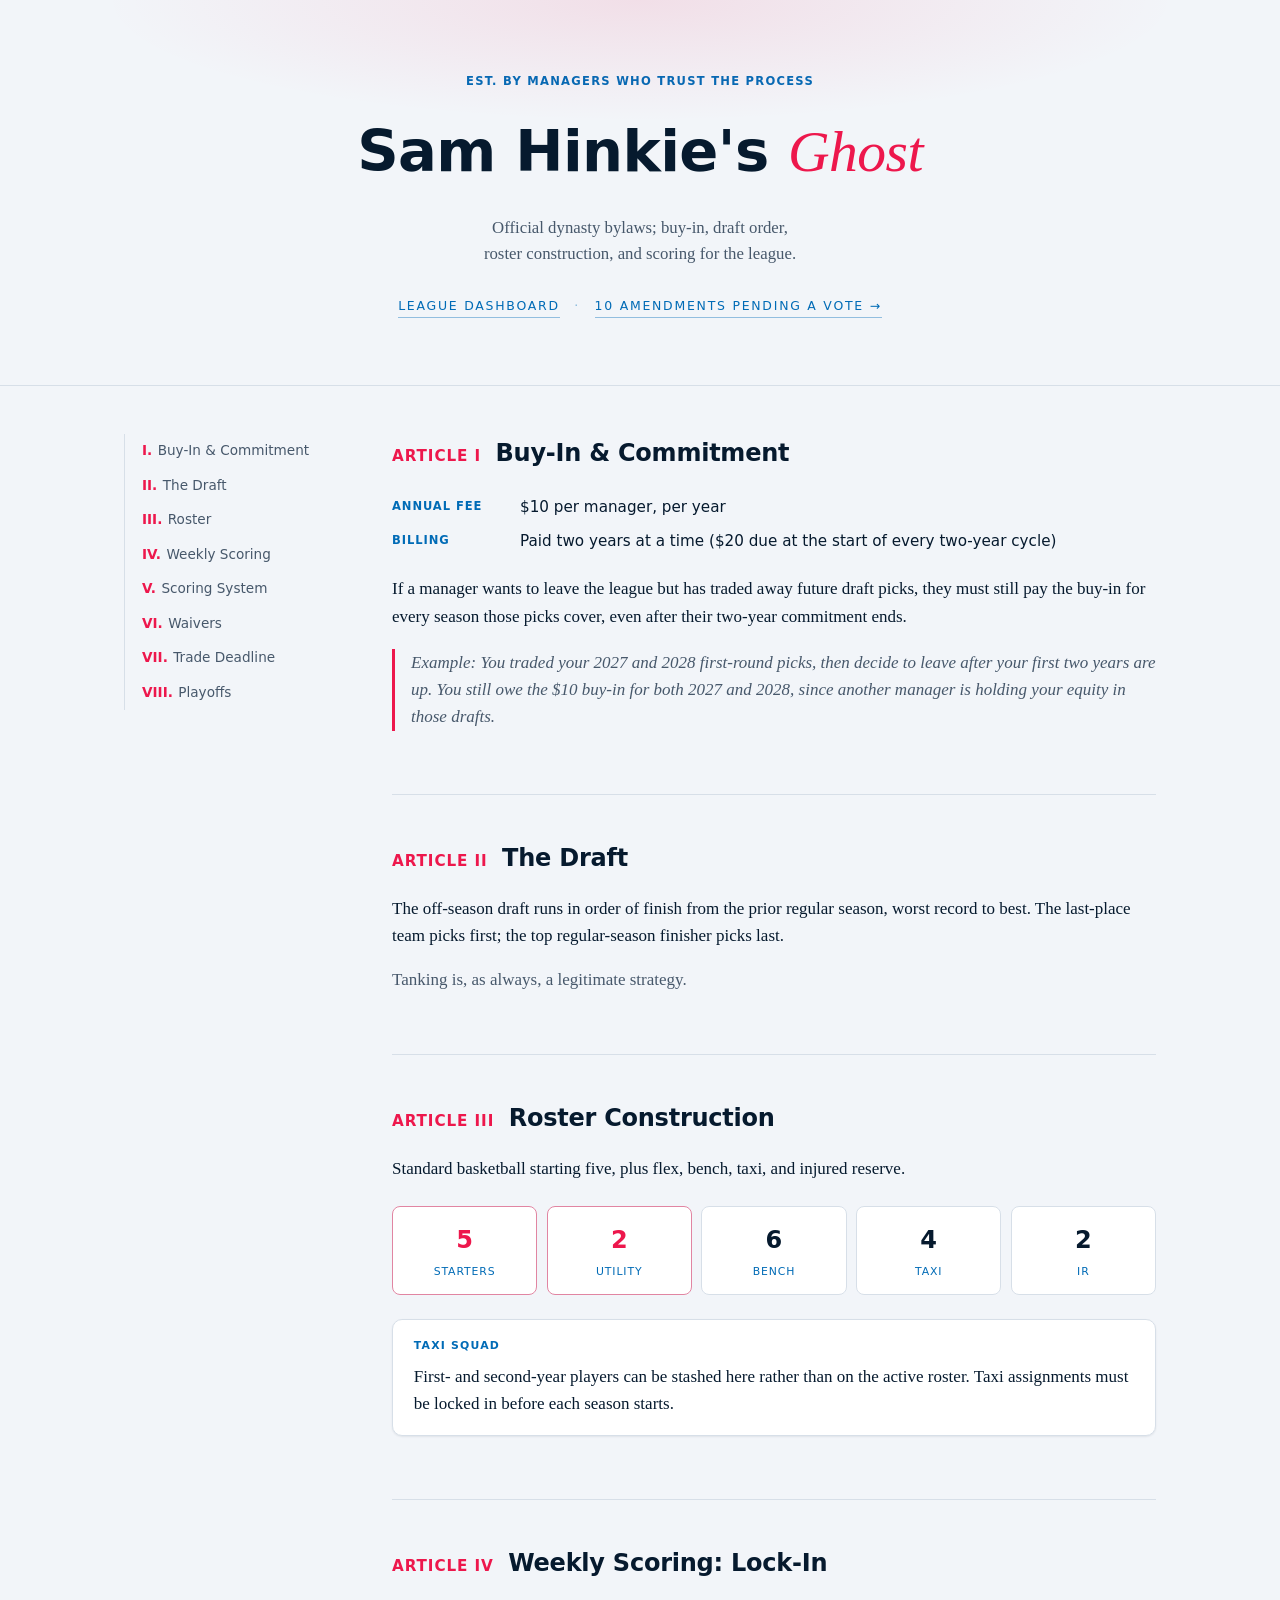
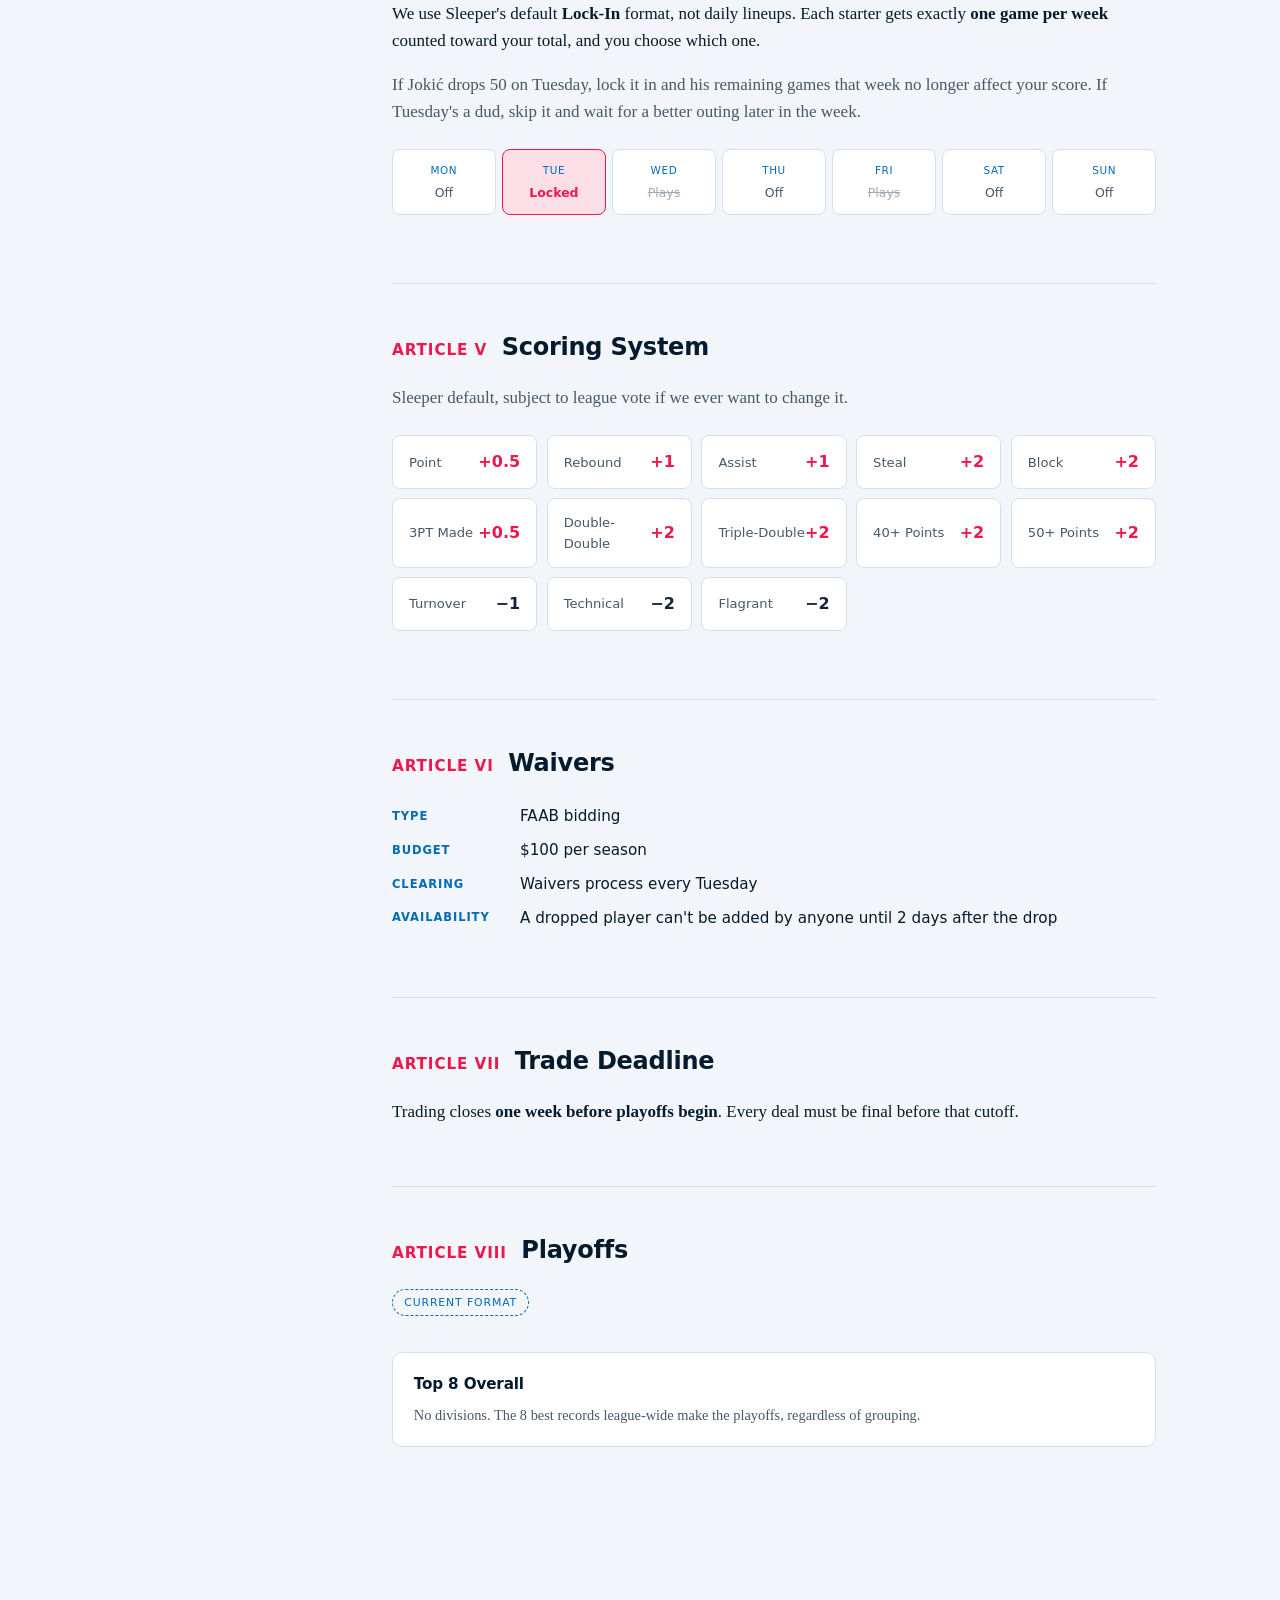
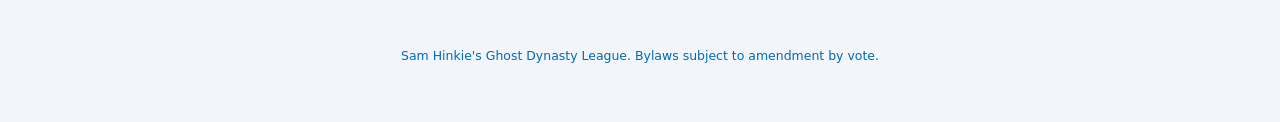
==== commit 42e2efef: "integrate sleeper api" ====
--- a/index.html
+++ b/index.html
@@ -18,9 +18,9 @@
         scoring for the league.
       </p>
       <p class="tagline">
-        <a class="hero-link" href="/votes"
-          >10 amendments pending a vote →</a
-        >
+        <a class="hero-link" href="/dashboard">League dashboard</a>
+        <span class="hero-sep" aria-hidden="true">·</span>
+        <a class="hero-link" href="/votes">10 amendments pending a vote →</a>
       </p>
     </header>
 
--- a/styles/layout.css
+++ b/styles/layout.css
@@ -55,6 +55,11 @@
     letter-spacing: 0.14em;
     text-transform: uppercase;
     color: var(--ghost);
+  }
+
+  .hero-sep {
+    color: color-mix(in srgb, currentColor 45%, transparent);
+    margin-inline: 0.55rem;
   }
 
   .hero-link {
--- a/styles/components.css
+++ b/styles/components.css
@@ -14,6 +14,52 @@
     font-size: var(--text-micro);
     color: var(--ghost);
     margin-block-end: 0.5rem;
+  }
+}
+
+/* ---------- Headline tallies ---------- */
+
+.summary {
+  display: flex;
+  flex-wrap: wrap;
+  gap: 0.6rem;
+  margin-block-end: 2.5rem;
+}
+
+.tally {
+  flex: 1 1 7rem;
+  min-inline-size: 0;
+  background: var(--bg-raised);
+  border: 1px solid var(--line);
+  border-radius: var(--radius-sm);
+  padding-block: 0.85rem;
+  padding-inline: 0.6rem;
+  text-align: center;
+  font-family: var(--font-ui);
+
+  .count {
+    display: block;
+    font-size: 1.5rem;
+    font-weight: 800;
+    font-variant-numeric: tabular-nums;
+    color: var(--ink);
+  }
+
+  .name {
+    display: block;
+    font-size: var(--text-micro);
+    text-transform: uppercase;
+    letter-spacing: 0.08em;
+    color: var(--ghost);
+    margin-block-start: 0.2rem;
+  }
+
+  &.accent {
+    border-color: color-mix(in srgb, var(--accent) 45%, var(--line));
+
+    .count {
+      color: var(--accent);
+    }
   }
 }
 
